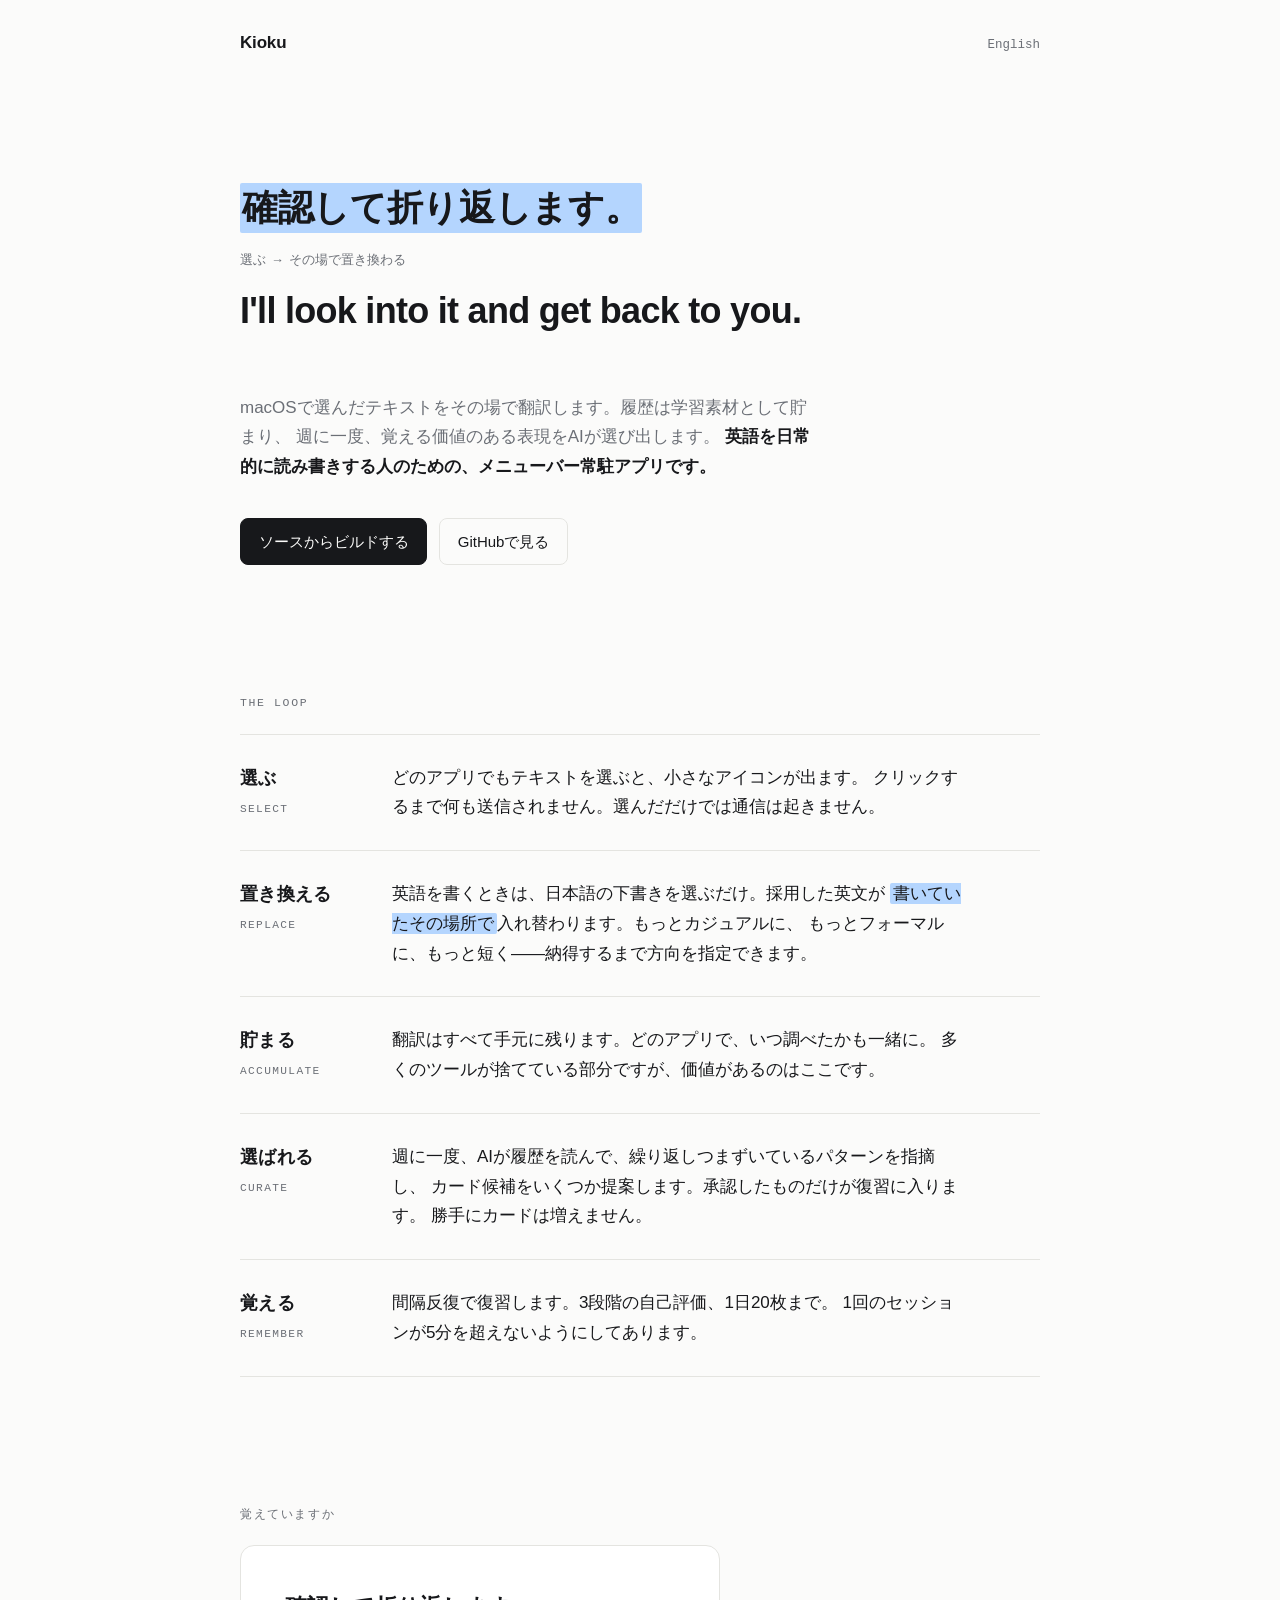
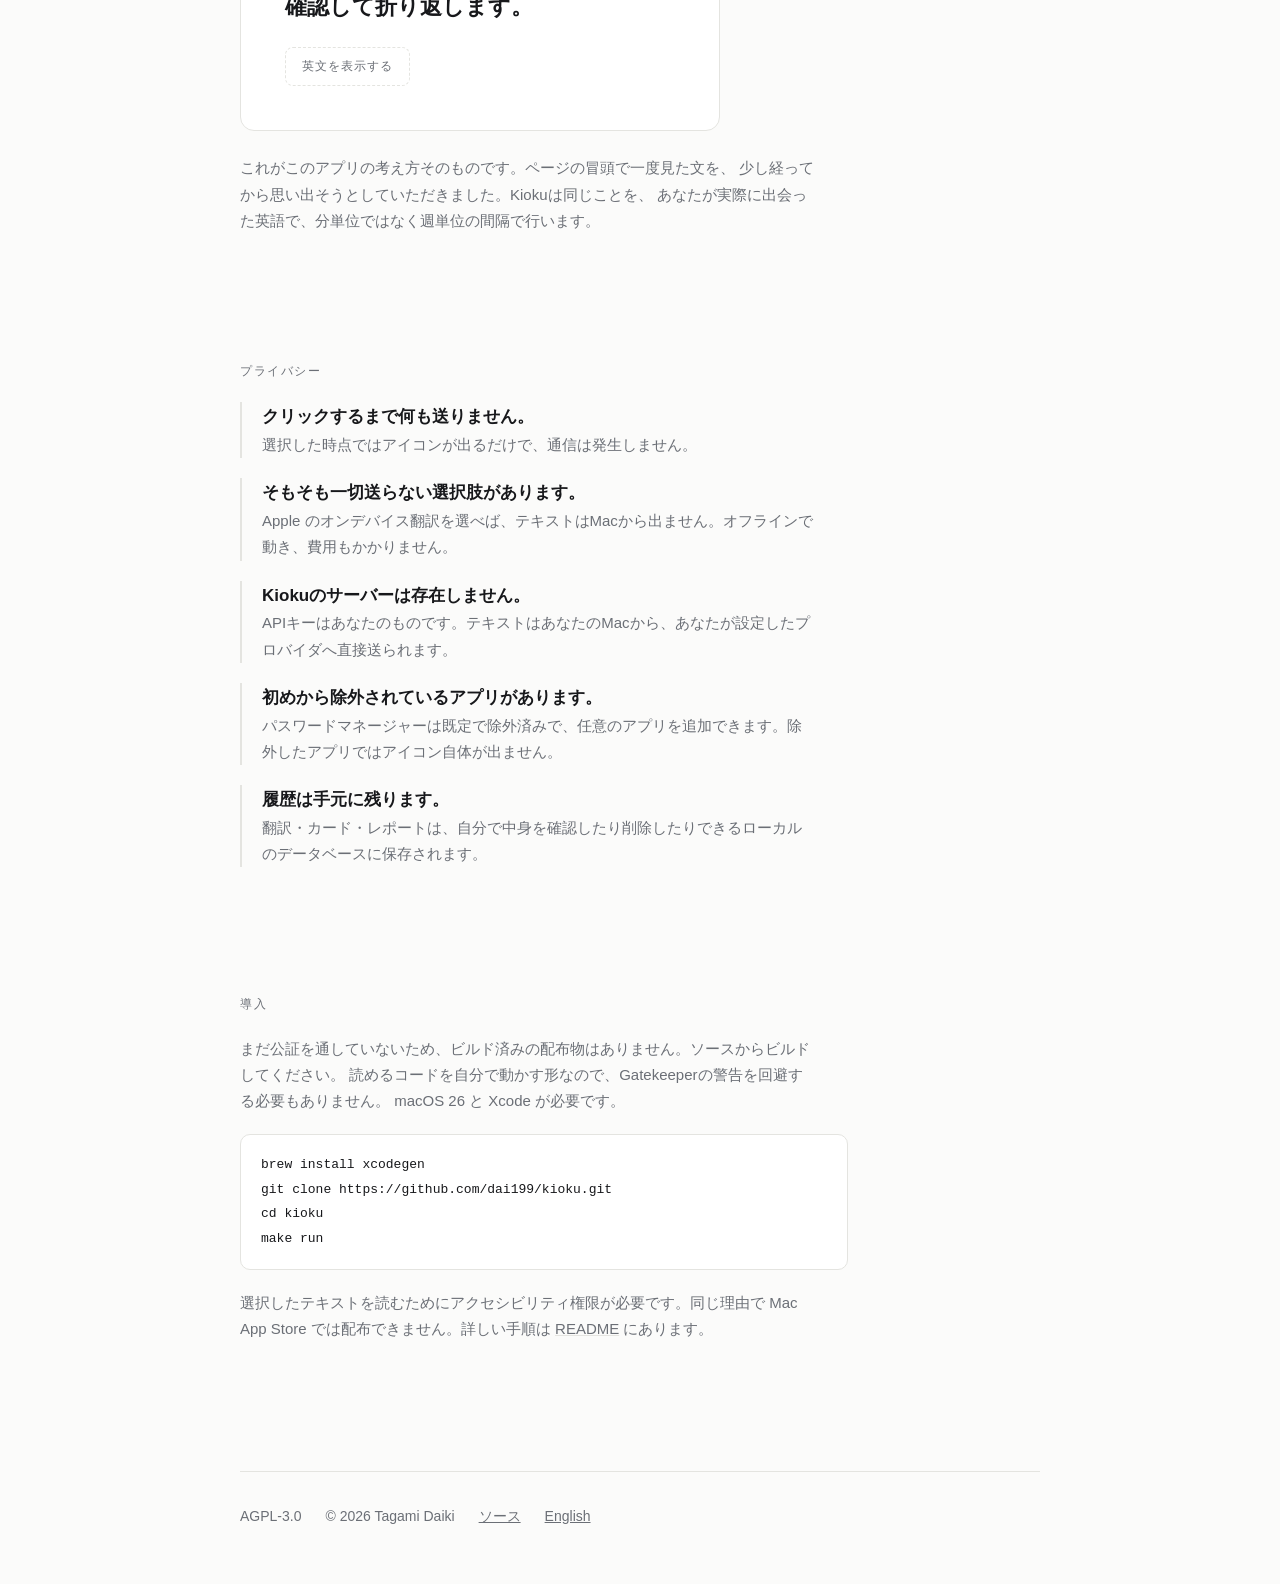
==== sites/ja/index.html @ 0d862d63 "紹介サイトの初版を追加（sites/、英語＋日本語） Cloudflare Pages で kioku.tagamidaiki.com に公開する前提の静的サイト。  設計の判断: - 欧文Webフォ" ====
<!doctype html>
<html lang="ja">
<head>
<meta charset="utf-8">
<meta name="viewport" content="width=device-width, initial-scale=1">
<title>Kioku — 読んだ英語を、覚えている英語に。</title>
<meta name="description" content="macOSで選んだテキストをその場で翻訳します。履歴は学習素材として貯まり、週に一度、覚える価値のある表現をAIが選び出します。">
<link rel="alternate" hreflang="en" href="https://kioku.tagamidaiki.com/">
<link rel="alternate" hreflang="ja" href="https://kioku.tagamidaiki.com/ja/">
<link rel="alternate" hreflang="x-default" href="https://kioku.tagamidaiki.com/">
<link rel="stylesheet" href="../style.css">
</head>
<body>

<div class="wrap">
  <header class="top">
    <a class="brand" href="./">Kioku</a>
    <a class="lang" href="../">English</a>
  </header>

  <main>
    <section class="hero">
      <div class="demo">
        <p class="demo-source rise"><mark>確認して折り返します。</mark></p>
        <p class="demo-arrow rise rise-2">選ぶ → その場で置き換わる</p>
        <p class="demo-result rise rise-3">I'll look into it and get back to you.</p>
      </div>

      <p class="lede rise rise-4">
        macOSで選んだテキストをその場で翻訳します。履歴は学習素材として貯まり、
        週に一度、覚える価値のある表現をAIが選び出します。
        <strong>英語を日常的に読み書きする人のための、メニューバー常駐アプリです。</strong>
      </p>

      <div class="actions rise rise-4">
        <a class="btn btn-primary" href="#install">ソースからビルドする</a>
        <a class="btn" href="https://github.com/dai199/kioku">GitHubで見る</a>
      </div>
    </section>

    <!-- スクリーンショット（ポップアップ翻訳）をここに差し込む -->

    <section class="loop">
      <p class="label">The loop</p>
      <div class="entries">
        <div class="entry">
          <h2 class="entry-word">選ぶ<span class="entry-gloss">select</span></h2>
          <p class="entry-body">
            どのアプリでもテキストを選ぶと、小さなアイコンが出ます。
            クリックするまで何も送信されません。選んだだけでは通信は起きません。
          </p>
        </div>
        <div class="entry">
          <h2 class="entry-word">置き換える<span class="entry-gloss">replace</span></h2>
          <p class="entry-body">
            英語を書くときは、日本語の下書きを選ぶだけ。採用した英文が
            <em>書いていたその場所で</em>入れ替わります。もっとカジュアルに、
            もっとフォーマルに、もっと短く——納得するまで方向を指定できます。
          </p>
        </div>
        <div class="entry">
          <h2 class="entry-word">貯まる<span class="entry-gloss">accumulate</span></h2>
          <p class="entry-body">
            翻訳はすべて手元に残ります。どのアプリで、いつ調べたかも一緒に。
            多くのツールが捨てている部分ですが、価値があるのはここです。
          </p>
        </div>
        <div class="entry">
          <h2 class="entry-word">選ばれる<span class="entry-gloss">curate</span></h2>
          <p class="entry-body">
            週に一度、AIが履歴を読んで、繰り返しつまずいているパターンを指摘し、
            カード候補をいくつか提案します。承認したものだけが復習に入ります。
            勝手にカードは増えません。
          </p>
        </div>
        <div class="entry">
          <h2 class="entry-word">覚える<span class="entry-gloss">remember</span></h2>
          <p class="entry-body">
            間隔反復で復習します。3段階の自己評価、1日20枚まで。
            1回のセッションが5分を超えないようにしてあります。
          </p>
        </div>
      </div>
    </section>

    <section class="recall">
      <p class="label">覚えていますか</p>
      <div class="recall-card">
        <p class="recall-front">確認して折り返します。</p>
        <button class="recall-btn" type="button" data-reveal>英文を表示する</button>
        <p class="recall-back" hidden data-answer>I'll look into it and get back to you.</p>
      </div>
      <p class="recall-note">
        これがこのアプリの考え方そのものです。ページの冒頭で一度見た文を、
        少し経ってから思い出そうとしていただきました。Kiokuは同じことを、
        あなたが実際に出会った英語で、分単位ではなく週単位の間隔で行います。
      </p>
    </section>

    <section class="privacy">
      <p class="label">プライバシー</p>
      <ul class="privacy-list">
        <li>
          <strong>クリックするまで何も送りません。</strong>
          <span>選択した時点ではアイコンが出るだけで、通信は発生しません。</span>
        </li>
        <li>
          <strong>そもそも一切送らない選択肢があります。</strong>
          <span>Apple のオンデバイス翻訳を選べば、テキストはMacから出ません。オフラインで動き、費用もかかりません。</span>
        </li>
        <li>
          <strong>Kiokuのサーバーは存在しません。</strong>
          <span>APIキーはあなたのものです。テキストはあなたのMacから、あなたが設定したプロバイダへ直接送られます。</span>
        </li>
        <li>
          <strong>初めから除外されているアプリがあります。</strong>
          <span>パスワードマネージャーは既定で除外済みで、任意のアプリを追加できます。除外したアプリではアイコン自体が出ません。</span>
        </li>
        <li>
          <strong>履歴は手元に残ります。</strong>
          <span>翻訳・カード・レポートは、自分で中身を確認したり削除したりできるローカルのデータベースに保存されます。</span>
        </li>
      </ul>
    </section>

    <section class="install" id="install">
      <p class="label">導入</p>
      <p class="note" style="margin-bottom:1.25rem">
        まだ公証を通していないため、ビルド済みの配布物はありません。ソースからビルドしてください。
        読めるコードを自分で動かす形なので、Gatekeeperの警告を回避する必要もありません。
        macOS 26 と Xcode が必要です。
      </p>
      <pre><code>brew install xcodegen
git clone https://github.com/dai199/kioku.git
cd kioku
make run</code></pre>
      <p class="note">
        選択したテキストを読むためにアクセシビリティ権限が必要です。同じ理由で
        Mac App Store では配布できません。詳しい手順は
        <a href="https://github.com/dai199/kioku/blob/main/README.ja.md">README</a> にあります。
      </p>
    </section>
  </main>

  <footer class="foot">
    <span>AGPL-3.0</span>
    <span>© 2026 Tagami Daiki</span>
    <a href="https://github.com/dai199/kioku">ソース</a>
    <a href="../">English</a>
  </footer>
</div>

<script src="../script.js" defer></script>
</body>
</html>
---- sites/style.css ----
/* Kioku — 紹介サイト
   地の文はシステムUIフォント。アプリ自体がmacOSに溶け込む設計なので、
   サイトも同じ地の文で立てる。日英が同じ行に並ぶため、欧文だけ別書体にすると噛み合わない。
   意味を持つ色はテキスト選択の青だけ。選択を描くときにしか使わない。 */

:root {
  --paper: #fbfbfa;
  --ink: #17181b;
  --muted: #6b6f76;
  --rule: #e4e4e0;
  --select: #b4d5fe;   /* 選択ハイライト。製品の起動ジェスチャそのもの */
  --accent: #1b4fd8;
  --card: #ffffff;

  --sans: -apple-system, BlinkMacSystemFont, "Hiragino Kaku Gothic ProN",
    "Noto Sans JP", "Yu Gothic", sans-serif;
  --mono: ui-monospace, SFMono-Regular, "SF Mono", Menlo, monospace;

  /* 本文の読みやすい幅。段全体もこれに合わせて締める。
     区切り線が本文よりずっと右まで伸びると、余白が意図的に見えない */
  --measure: 36rem;
  --gap: clamp(4.5rem, 11vw, 8rem);
}

@media (prefers-color-scheme: dark) {
  :root {
    --paper: #101114;
    --ink: #eceded;
    --muted: #8f949c;
    --rule: #26282d;
    --select: #1e4f96;
    --accent: #86b0ff;
    --card: #17191d;
  }
}

*, *::before, *::after { box-sizing: border-box; }

html { -webkit-text-size-adjust: 100%; }

body {
  margin: 0;
  background: var(--paper);
  color: var(--ink);
  font-family: var(--sans);
  font-size: 17px;
  line-height: 1.75;
  -webkit-font-smoothing: antialiased;
  font-feature-settings: "palt" 1;   /* 日本語の詰め */
}

::selection { background: var(--select); color: var(--ink); }

a { color: inherit; }

.wrap {
  width: min(100% - 2.5rem, 50rem);
  margin-inline: auto;
}

/* ── 見出しラベル（等幅・字送り広め）。辞書の項目名の役 ── */
.label {
  font-family: var(--mono);
  font-size: 0.72rem;
  letter-spacing: 0.14em;
  text-transform: uppercase;
  color: var(--muted);
  margin: 0 0 1.25rem;
}

/* ── ヘッダ ── */
.top {
  display: flex;
  align-items: baseline;
  justify-content: space-between;
  gap: 1rem;
  padding: 1.75rem 0;
}

.brand {
  font-size: 1.0625rem;
  font-weight: 600;
  letter-spacing: -0.01em;
  text-decoration: none;
}

.lang {
  font-family: var(--mono);
  font-size: 0.78rem;
  color: var(--muted);
  text-decoration: none;
}
.lang:hover { color: var(--ink); }

/* ── ヒーロー: 実際の翻訳が1件起きている ── */
.hero { padding: clamp(3rem, 9vw, 6rem) 0 var(--gap); }

.demo { margin: 0 0 clamp(2.5rem, 5vw, 3.5rem); }

.demo-source {
  font-size: clamp(1.5rem, 4.4vw, 2.25rem);
  line-height: 1.5;
  font-weight: 600;
  letter-spacing: -0.01em;
  margin: 0;
}

/* 選択されている状態そのものを描く */
.demo-source mark {
  background: var(--select);
  color: inherit;
  padding: 0.12em 0.06em;
  border-radius: 2px;
}

.demo-arrow {
  font-family: var(--mono);
  font-size: 0.8rem;
  color: var(--muted);
  margin: 0.9rem 0 0.75rem;
}

.demo-result {
  font-size: clamp(1.5rem, 4.4vw, 2.25rem);
  line-height: 1.45;
  font-weight: 600;
  letter-spacing: -0.02em;
  margin: 0;
}

.lede {
  max-width: var(--measure);
  font-size: 1.0625rem;
  color: var(--muted);
  margin: 0 0 2.25rem;
}
.lede strong { color: var(--ink); font-weight: 600; }

.actions { display: flex; flex-wrap: wrap; gap: 0.75rem; }

.btn {
  display: inline-block;
  font-size: 0.9375rem;
  font-weight: 500;
  padding: 0.6rem 1.1rem;
  border-radius: 8px;
  text-decoration: none;
  border: 1px solid var(--rule);
  transition: background-color 0.12s ease, border-color 0.12s ease;
}
.btn:hover { border-color: var(--ink); }

.btn-primary {
  background: var(--ink);
  color: var(--paper);
  border-color: var(--ink);
}
.btn-primary:hover { opacity: 0.85; }

/* ── 循環: 辞書の見出し語のように、日本語の動詞で立てる ── */
.loop { padding-bottom: var(--gap); }

.entries {
  border-top: 1px solid var(--rule);
  margin: 0;
}

.entry {
  display: grid;
  grid-template-columns: 7.5rem 1fr;
  gap: 0 2rem;
  padding: 1.75rem 0;
  border-bottom: 1px solid var(--rule);
  margin: 0;
}

.entry-word {
  font-size: 1.125rem;
  font-weight: 600;
  letter-spacing: 0.02em;
  margin: 0;
}

.entry-gloss {
  display: block;
  font-family: var(--mono);
  font-size: 0.7rem;
  letter-spacing: 0.12em;
  text-transform: uppercase;
  color: var(--muted);
  font-weight: 400;
  margin-top: 0.35rem;
}

.entry-body { margin: 0; max-width: var(--measure); }
.entry-body em {
  font-style: normal;
  background: var(--select);
  padding: 0.05em 0.2em;
  border-radius: 2px;
}

/* ── 想起の瞬間: 冒頭の文がもう一度、英語を隠して現れる ── */
.recall { padding-bottom: var(--gap); }

.recall-card {
  background: var(--card);
  border: 1px solid var(--rule);
  border-radius: 14px;
  padding: clamp(1.75rem, 5vw, 2.75rem);
  max-width: 30rem;
}

.recall-front {
  font-size: 1.375rem;
  font-weight: 600;
  line-height: 1.5;
  margin: 0 0 1.5rem;
}

.recall-back {
  font-size: 1.375rem;
  font-weight: 600;
  line-height: 1.45;
  letter-spacing: -0.01em;
  margin: 0;
  color: var(--accent);
}

.recall-btn {
  font-family: var(--mono);
  font-size: 0.78rem;
  letter-spacing: 0.08em;
  color: var(--muted);
  background: none;
  border: 1px dashed var(--rule);
  border-radius: 8px;
  padding: 0.65rem 1rem;
  cursor: pointer;
  font-weight: 400;
}
.recall-btn:hover { color: var(--ink); border-color: var(--muted); }

[hidden] { display: none !important; }

.recall-note {
  font-size: 0.9375rem;
  color: var(--muted);
  max-width: var(--measure);
  margin: 1.5rem 0 0;
}

/* ── プライバシー ── */
.privacy { padding-bottom: var(--gap); }

.privacy-list {
  list-style: none;
  padding: 0;
  margin: 0;
  display: grid;
  gap: 1.25rem;
  max-width: 44rem;
}

.privacy-list li {
  padding-left: 1.25rem;
  border-left: 2px solid var(--rule);
  max-width: var(--measure);
}
.privacy-list strong { font-weight: 600; }
.privacy-list span { display: block; color: var(--muted); font-size: 0.9375rem; }

/* ── 導入 ── */
.install { padding-bottom: var(--gap); }

pre {
  font-family: var(--mono);
  font-size: 0.8125rem;
  line-height: 1.9;
  background: var(--card);
  border: 1px solid var(--rule);
  border-radius: 10px;
  padding: 1.1rem 1.25rem;
  overflow-x: auto;
  margin: 0 0 1.25rem;
  max-width: 38rem;
}

.note { font-size: 0.9375rem; color: var(--muted); max-width: var(--measure); margin: 0; }
.note a { text-decoration-color: var(--rule); }

/* ── フッタ ── */
.foot {
  border-top: 1px solid var(--rule);
  padding: 2rem 0 3.5rem;
  font-size: 0.875rem;
  color: var(--muted);
  display: flex;
  flex-wrap: wrap;
  gap: 0.5rem 1.5rem;
}

/* ── 出現。アプリのポップアップと同じ性質（フェード＋わずかな上昇） ── */
@media (prefers-reduced-motion: no-preference) {
  .rise { animation: rise 0.5s cubic-bezier(0.2, 0.7, 0.3, 1) both; }
  .rise-2 { animation-delay: 0.16s; }
  .rise-3 { animation-delay: 0.28s; }
  .rise-4 { animation-delay: 0.38s; }
}

@keyframes rise {
  from { opacity: 0; transform: translateY(6px); }
  to { opacity: 1; transform: none; }
}

:focus-visible {
  outline: 2px solid var(--accent);
  outline-offset: 3px;
  border-radius: 4px;
}

@media (max-width: 40rem) {
  .entry { grid-template-columns: 1fr; gap: 0.5rem; }
}
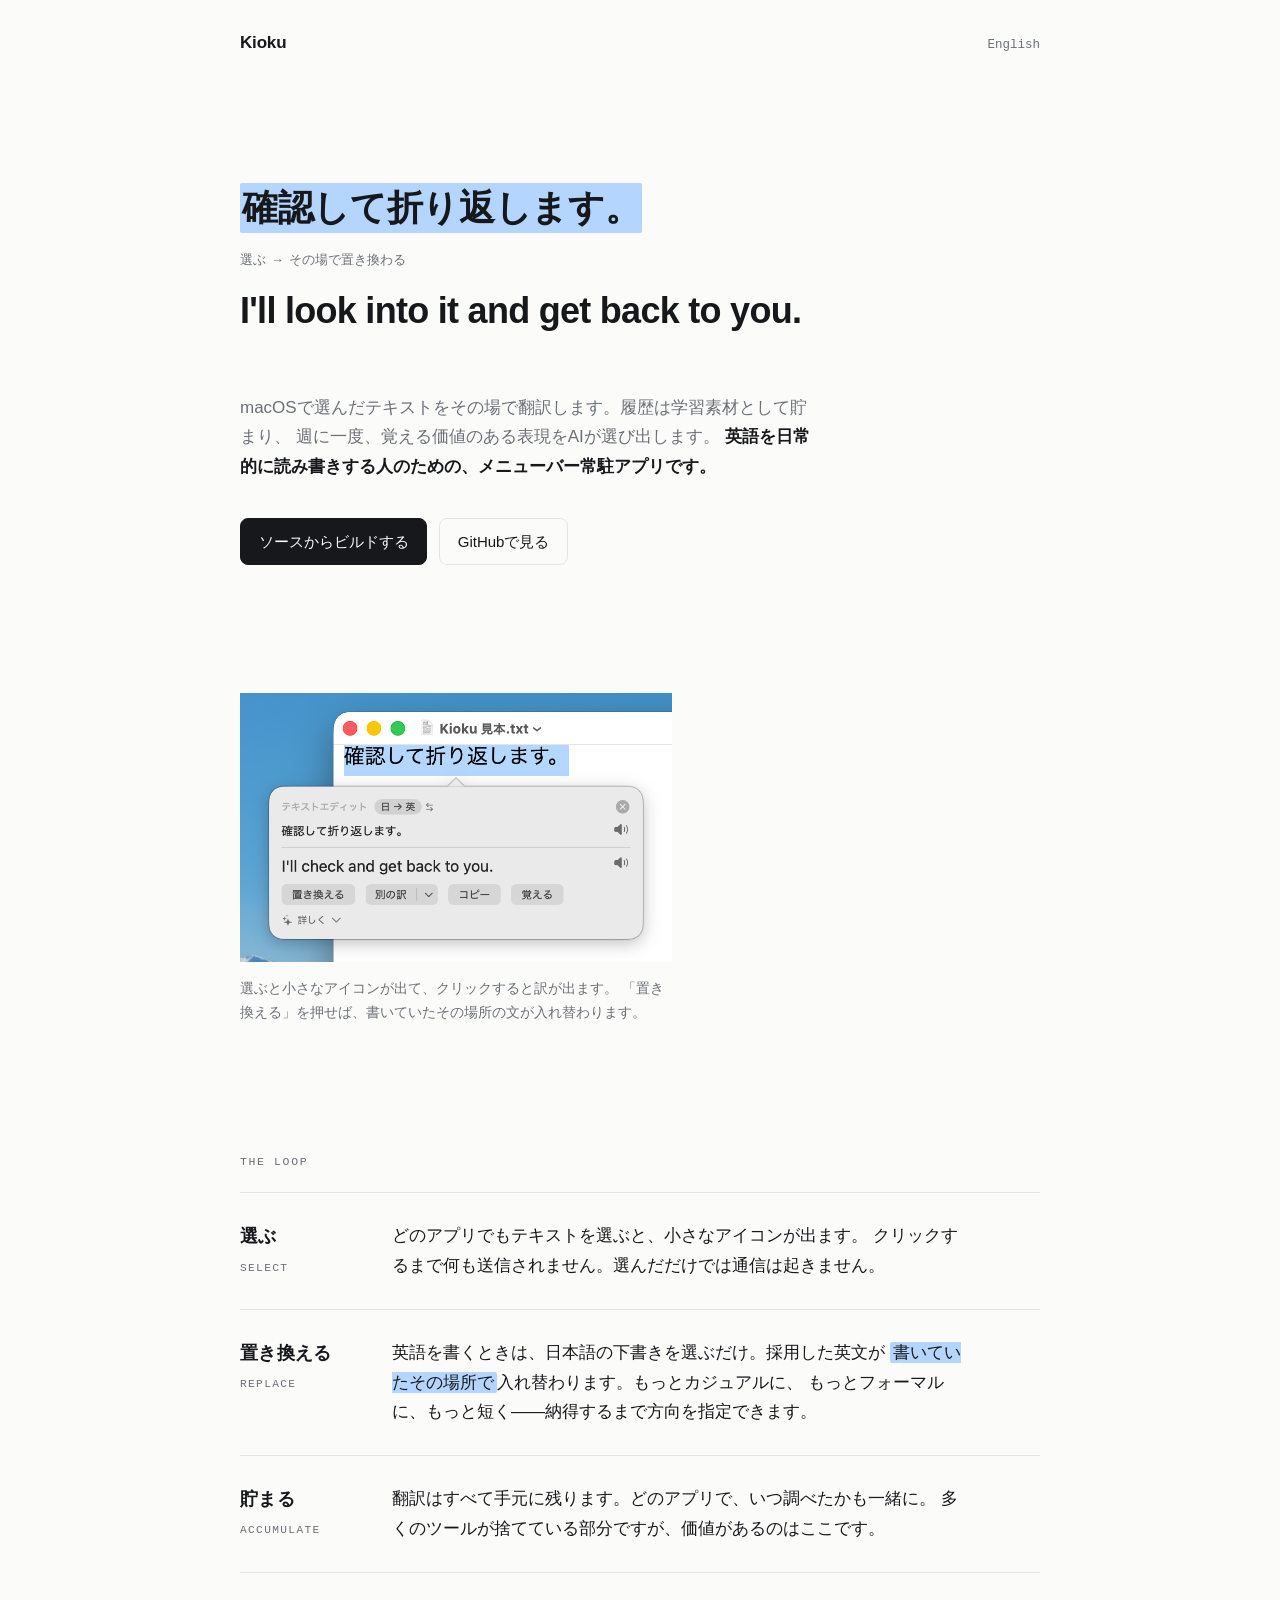
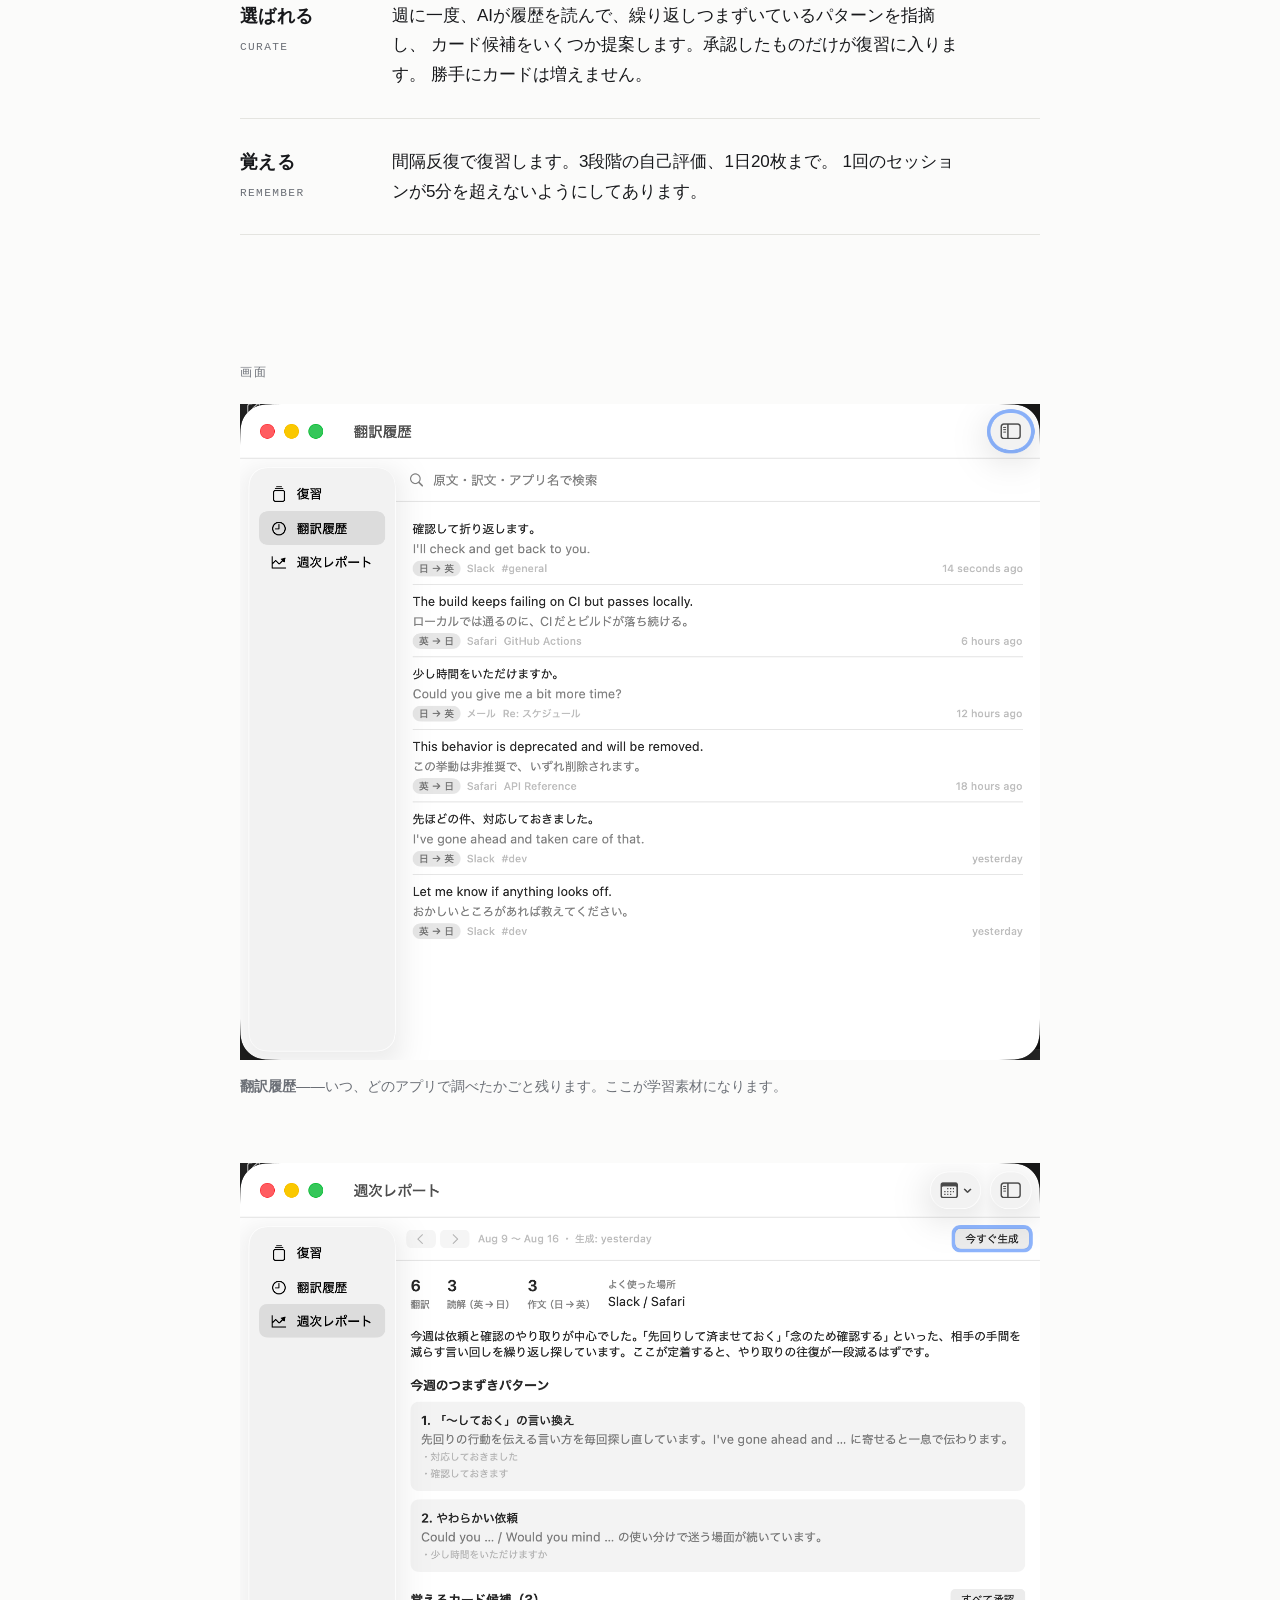
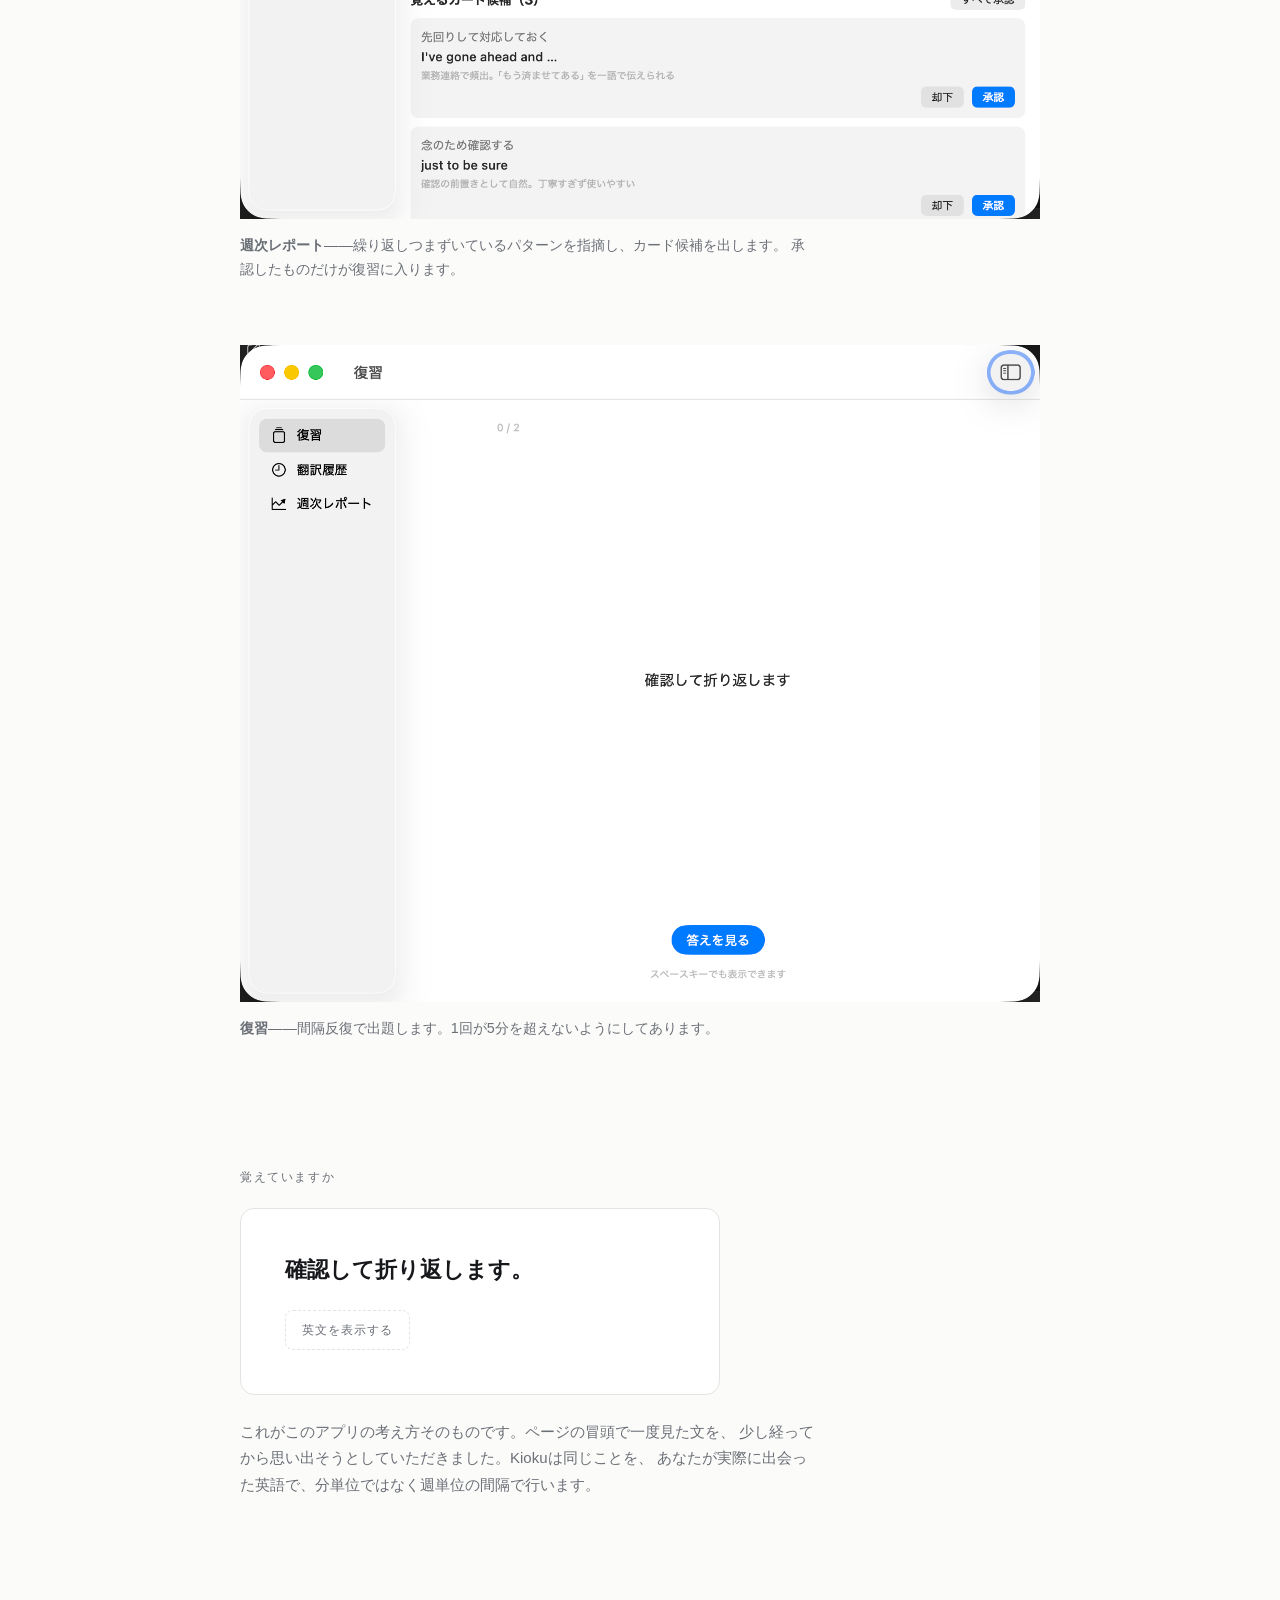
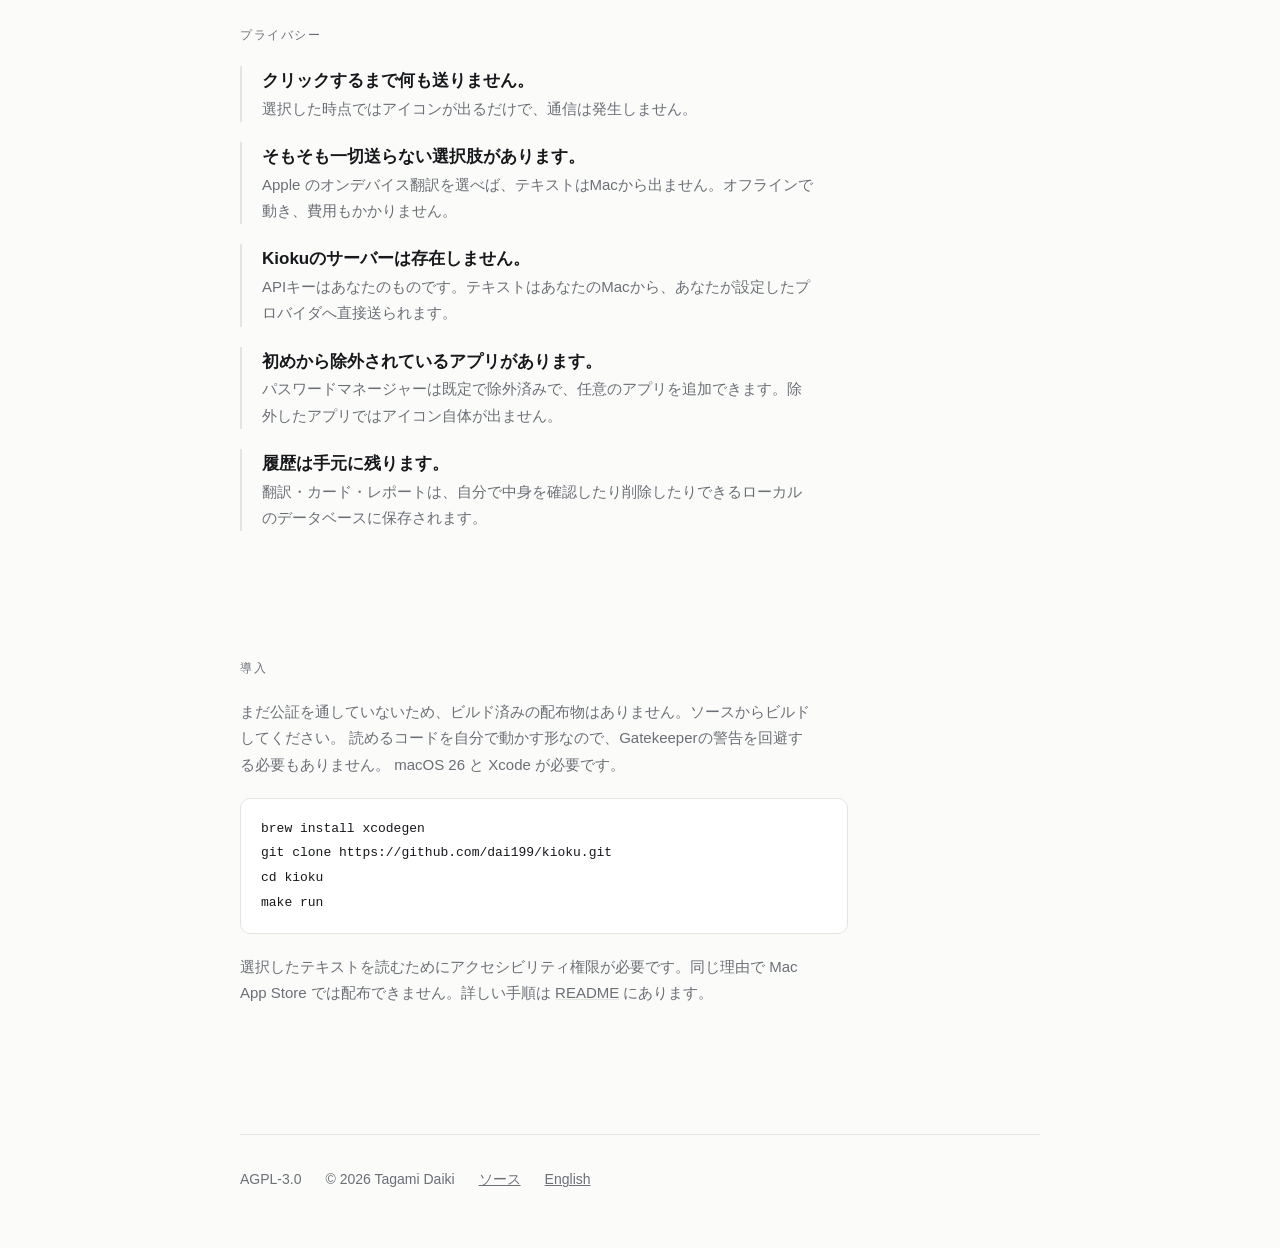
==== commit ed84af6e: "サイト: 撮ったスクリーンショットを載せる 英語版・日本語版の両方に実物の画面を差し込んだ。文章だけでは 「選ぶと何が起きるか」が伝わりにくいため。  - ヒーロー直下にポップアップの実写。画面に出る" ====
--- a/sites/ja/index.html
+++ b/sites/ja/index.html
@@ -38,7 +38,17 @@
       </div>
     </section>
 
-    <!-- スクリーンショット（ポップアップ翻訳）をここに差し込む -->
+    <figure class="shot shot-popup">
+      <picture>
+        <source srcset="../images/popup-dark.png" media="(prefers-color-scheme: dark)">
+        <img src="../images/popup-light.png" width="832" height="518"
+             alt="テキストエディットで選んだ日本語の下に、英訳と「置き換える」ボタンを出しているポップアップ">
+      </picture>
+      <figcaption class="shot-caption">
+        選ぶと小さなアイコンが出て、クリックすると訳が出ます。
+        「置き換える」を押せば、書いていたその場所の文が入れ替わります。
+      </figcaption>
+    </figure>
 
     <section class="loop">
       <p class="label">The loop</p>
@@ -81,6 +91,44 @@
           </p>
         </div>
       </div>
+    </section>
+
+    <section class="screens">
+      <p class="label">画面</p>
+
+      <figure class="shot">
+        <picture>
+          <source srcset="../images/history-dark.png" media="(prefers-color-scheme: dark)">
+          <img src="../images/history-light.png" width="1520" height="1248" loading="lazy"
+               alt="翻訳履歴の一覧。原文と訳文に、方向・アプリ名・調べた時刻が添えられている">
+        </picture>
+        <figcaption class="shot-caption">
+          <strong>翻訳履歴</strong>——いつ、どのアプリで調べたかごと残ります。ここが学習素材になります。
+        </figcaption>
+      </figure>
+
+      <figure class="shot">
+        <picture>
+          <source srcset="../images/report-dark.png" media="(prefers-color-scheme: dark)">
+          <img src="../images/report-light.png" width="1520" height="1248" loading="lazy"
+               alt="週次レポート。今週のつまずきパターンと、覚えるカードの候補が並んでいる">
+        </picture>
+        <figcaption class="shot-caption">
+          <strong>週次レポート</strong>——繰り返しつまずいているパターンを指摘し、カード候補を出します。
+          承認したものだけが復習に入ります。
+        </figcaption>
+      </figure>
+
+      <figure class="shot">
+        <picture>
+          <source srcset="../images/review-dark.png" media="(prefers-color-scheme: dark)">
+          <img src="../images/review-light.png" width="1520" height="1248" loading="lazy"
+               alt="復習画面。日本語の問いが出ていて、答えを表示するボタンがある">
+        </picture>
+        <figcaption class="shot-caption">
+          <strong>復習</strong>——間隔反復で出題します。1回が5分を超えないようにしてあります。
+        </figcaption>
+      </figure>
     </section>
 
     <section class="recall">
--- a/sites/style.css
+++ b/sites/style.css
@@ -200,6 +200,32 @@
   border-radius: 2px;
 }
 
+/* ── 実物の画面: 撮ったままを置く。角の抜きも影もアプリのもの ── */
+.shot { margin: 0; }
+
+.shot img {
+  display: block;
+  width: 100%;
+  height: auto;
+}
+
+/* ポップアップは実際に画面へ出る大きさのまま置く。引き伸ばすと嘘になる */
+.shot-popup {
+  max-width: 27rem;
+  margin-bottom: var(--gap);
+}
+
+.shot-caption {
+  font-size: 0.9rem;
+  line-height: 1.65;
+  color: var(--muted);
+  max-width: var(--measure);
+  margin: 0.9rem 0 0;
+}
+
+.screens { padding-bottom: var(--gap); }
+.screens .shot + .shot { margin-top: clamp(2.5rem, 6vw, 4rem); }
+
 /* ── 想起の瞬間: 冒頭の文がもう一度、英語を隠して現れる ── */
 .recall { padding-bottom: var(--gap); }
 
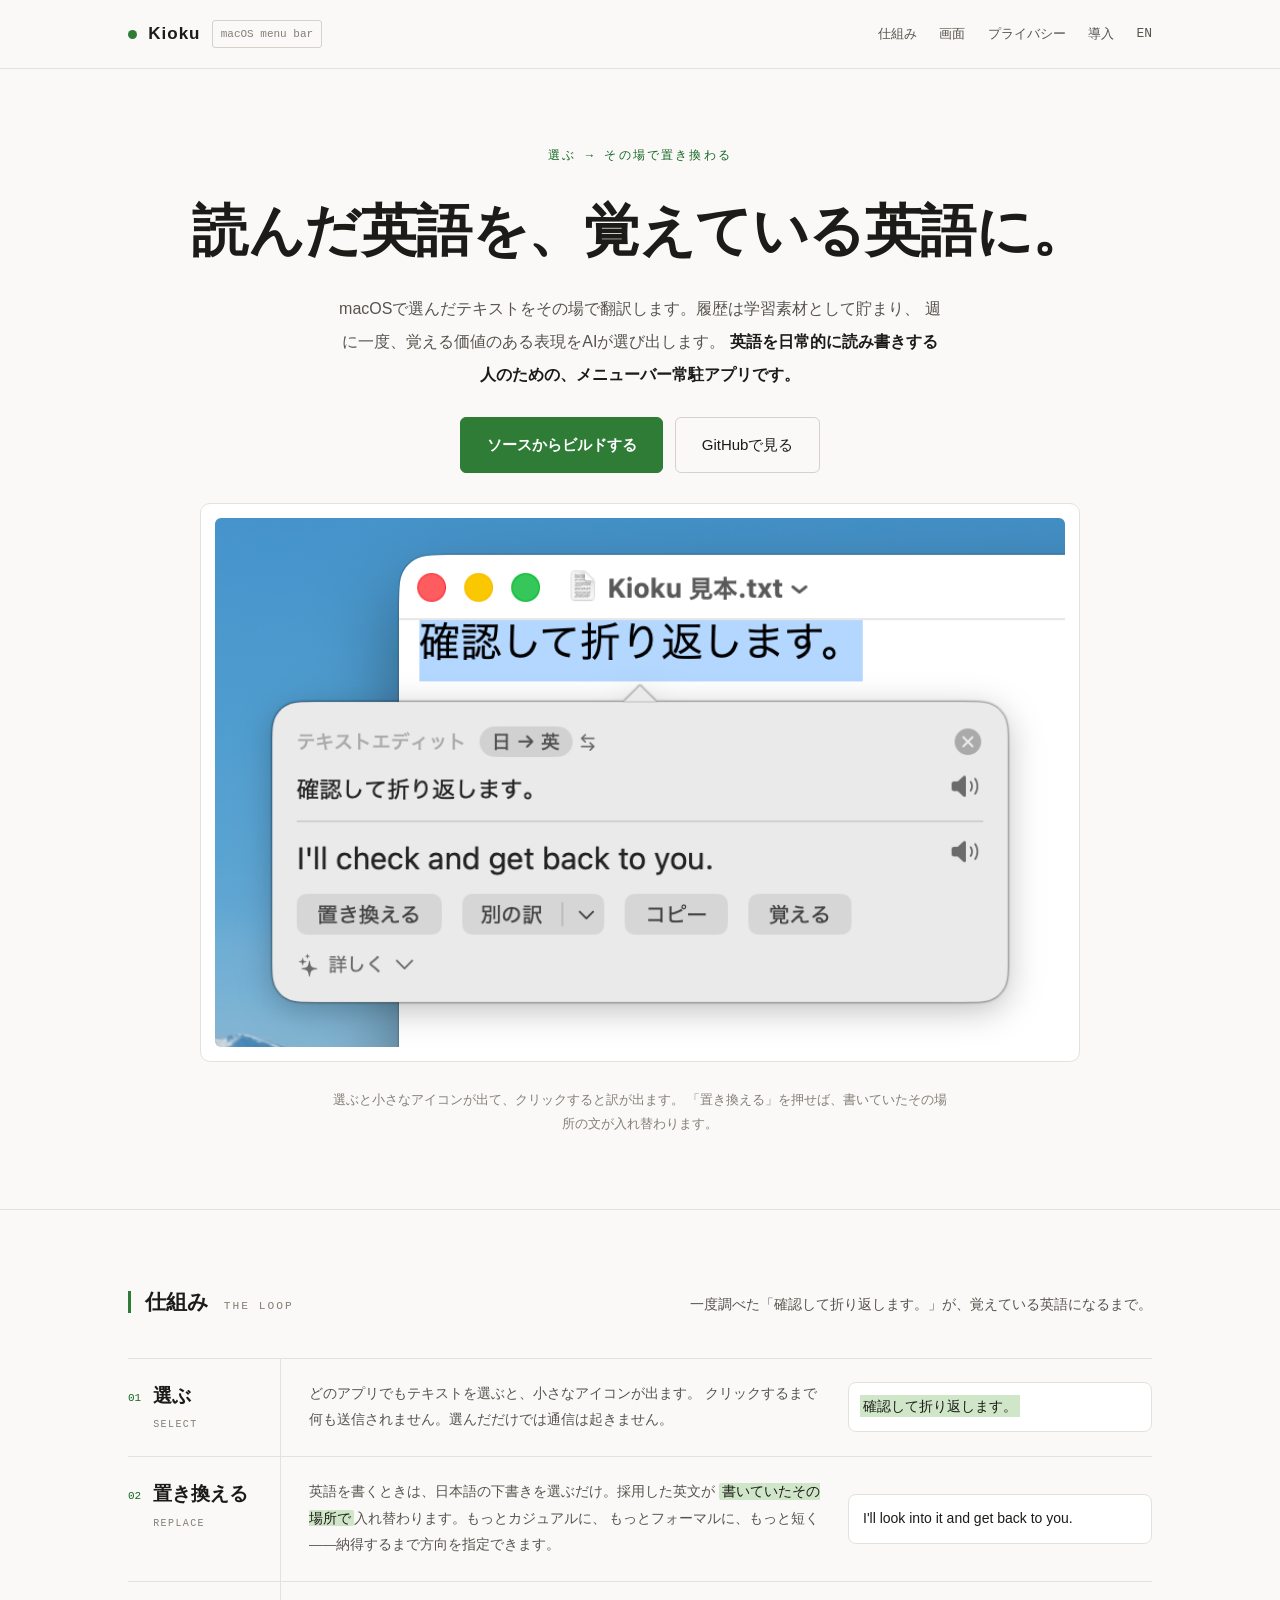
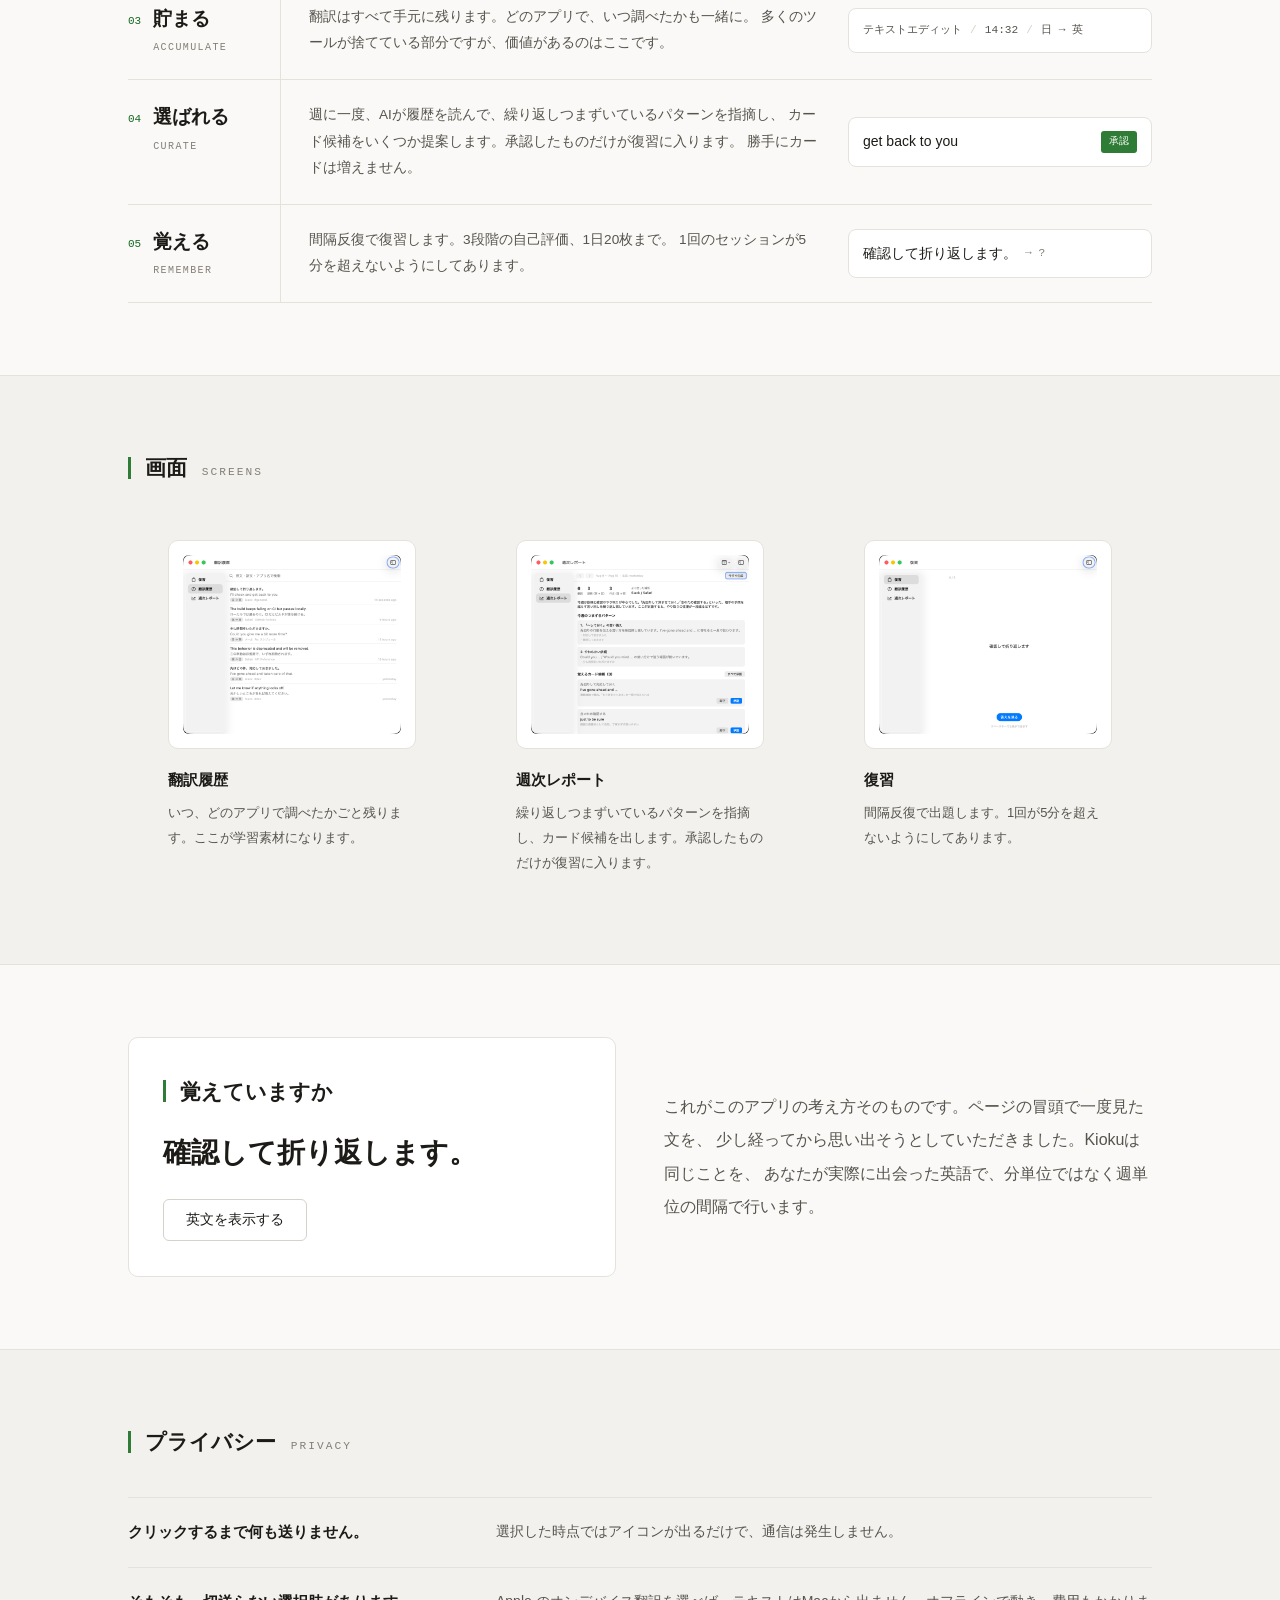
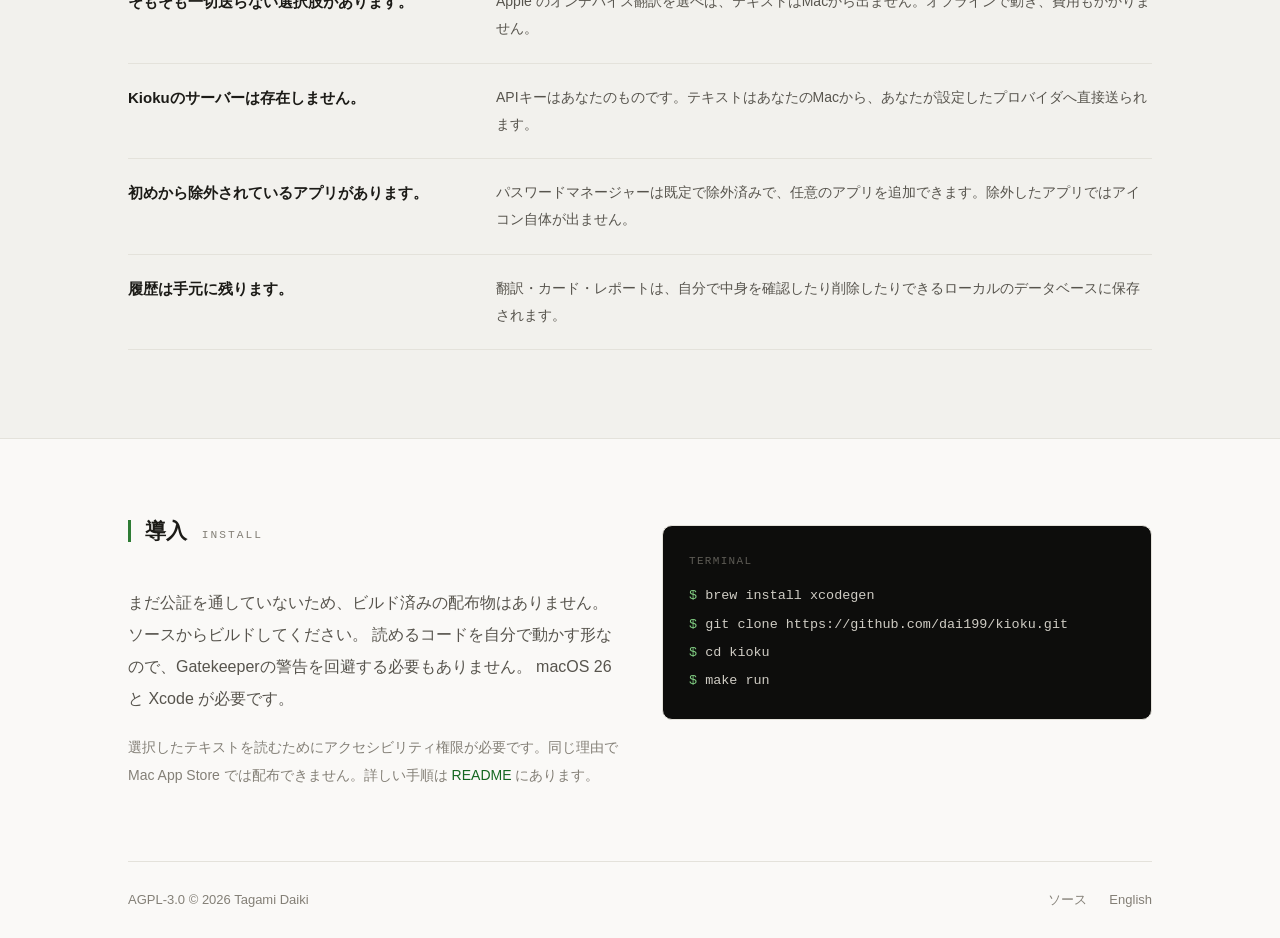
==== commit 983a4bb6: "サイト: デザイン改修を実装し、緑に統一する ランディングページを作り直した。文章の並びは変えず、 一文が追跡されていく様子を「仕組み」の右列に置いて、 読む人が製品の循環を目で追えるようにした。  " ====
--- a/sites/ja/index.html
+++ b/sites/ja/index.html
@@ -8,195 +8,287 @@
 <link rel="alternate" hreflang="en" href="https://kioku.tagamidaiki.com/">
 <link rel="alternate" hreflang="ja" href="https://kioku.tagamidaiki.com/ja/">
 <link rel="alternate" hreflang="x-default" href="https://kioku.tagamidaiki.com/">
+<link rel="canonical" href="https://kioku.tagamidaiki.com/ja/">
+
+<link rel="icon" href="/favicon.ico" sizes="32x32">
+<link rel="apple-touch-icon" href="/apple-touch-icon.png">
+<link rel="manifest" href="/site.webmanifest">
+<meta name="theme-color" content="#faf9f7" media="(prefers-color-scheme: light)">
+<meta name="theme-color" content="#131311" media="(prefers-color-scheme: dark)">
+
+<meta property="og:type" content="website">
+<meta property="og:site_name" content="Kioku">
+<meta property="og:url" content="https://kioku.tagamidaiki.com/ja/">
+<meta property="og:title" content="Kioku — 読んだ英語を、覚えている英語に。">
+<meta property="og:description" content="macOSで選んだテキストをその場で翻訳します。履歴は学習素材として貯まり、週に一度、覚える価値のある表現をAIが選び出します。">
+<meta property="og:locale" content="ja_JP">
+<meta property="og:locale:alternate" content="en_US">
+<meta property="og:image" content="https://kioku.tagamidaiki.com/og-ja.png">
+<meta property="og:image:width" content="1200">
+<meta property="og:image:height" content="630">
+<meta property="og:image:alt" content="Kiokuのアイコンと名前、そして「読んだ英語を、覚えている英語に。」の一行">
+<meta name="twitter:card" content="summary_large_image">
+
 <link rel="stylesheet" href="../style.css">
 </head>
 <body>
 
-<div class="wrap">
-  <header class="top">
-    <a class="brand" href="./">Kioku</a>
-    <a class="lang" href="../">English</a>
-  </header>
-
-  <main>
-    <section class="hero">
-      <div class="demo">
-        <p class="demo-source rise"><mark>確認して折り返します。</mark></p>
-        <p class="demo-arrow rise rise-2">選ぶ → その場で置き換わる</p>
-        <p class="demo-result rise rise-3">I'll look into it and get back to you.</p>
-      </div>
-
-      <p class="lede rise rise-4">
-        macOSで選んだテキストをその場で翻訳します。履歴は学習素材として貯まり、
-        週に一度、覚える価値のある表現をAIが選び出します。
-        <strong>英語を日常的に読み書きする人のための、メニューバー常駐アプリです。</strong>
-      </p>
-
-      <div class="actions rise rise-4">
-        <a class="btn btn-primary" href="#install">ソースからビルドする</a>
-        <a class="btn" href="https://github.com/dai199/kioku">GitHubで見る</a>
-      </div>
-    </section>
-
-    <figure class="shot shot-popup">
-      <picture>
-        <source srcset="../images/popup-dark.png" media="(prefers-color-scheme: dark)">
-        <img src="../images/popup-light.png" width="832" height="518"
-             alt="テキストエディットで選んだ日本語の下に、英訳と「置き換える」ボタンを出しているポップアップ">
-      </picture>
-      <figcaption class="shot-caption">
-        選ぶと小さなアイコンが出て、クリックすると訳が出ます。
-        「置き換える」を押せば、書いていたその場所の文が入れ替わります。
-      </figcaption>
-    </figure>
-
-    <section class="loop">
-      <p class="label">The loop</p>
-      <div class="entries">
-        <div class="entry">
-          <h2 class="entry-word">選ぶ<span class="entry-gloss">select</span></h2>
-          <p class="entry-body">
+<header class="topbar">
+  <div class="wrap top">
+    <div class="brand">
+      <span class="brand-name">Kioku</span>
+      <span class="chip">macOS menu bar</span>
+    </div>
+    <nav class="top-links">
+      <a href="#loop">仕組み</a>
+      <a href="#screens">画面</a>
+      <a href="#privacy">プライバシー</a>
+      <a href="#install">導入</a>
+      <a class="lang" href="../">EN</a>
+    </nav>
+  </div>
+</header>
+
+<main>
+  <section class="wrap hero">
+    <p class="eyebrow">選ぶ → その場で置き換わる</p>
+    <h1 class="hero-title">読んだ英語を、覚えている英語に。</h1>
+    <p class="lede">
+      macOSで選んだテキストをその場で翻訳します。履歴は学習素材として貯まり、
+      週に一度、覚える価値のある表現をAIが選び出します。
+      <strong>英語を日常的に読み書きする人のための、メニューバー常駐アプリです。</strong>
+    </p>
+    <div class="actions">
+      <a class="btn btn-primary" href="#install">ソースからビルドする</a>
+      <a class="btn" href="https://github.com/dai199/kioku">GitHubで見る</a>
+    </div>
+    <div class="frame">
+      <img src="../images/popup-light.png" width="832" height="518"
+           alt="テキストエディットで選んだ日本語の下に、英訳と「置き換える」ボタンを出しているポップアップ">
+    </div>
+    <p class="shot-caption">
+      選ぶと小さなアイコンが出て、クリックすると訳が出ます。
+      「置き換える」を押せば、書いていたその場所の文が入れ替わります。
+    </p>
+  </section>
+
+  <section class="section" id="loop">
+    <div class="wrap">
+      <div class="section-head">
+        <h2 class="section-title">仕組み</h2>
+        <span class="label">The loop</span>
+        <p class="section-note">一度調べた「確認して折り返します。」が、覚えている英語になるまで。</p>
+      </div>
+
+      <div class="steps">
+        <div class="step">
+          <div class="step-name">
+            <span class="step-no">01</span>
+            <span><span class="step-word">選ぶ</span><span class="step-gloss">Select</span></span>
+          </div>
+          <p class="step-body">
             どのアプリでもテキストを選ぶと、小さなアイコンが出ます。
             クリックするまで何も送信されません。選んだだけでは通信は起きません。
           </p>
-        </div>
-        <div class="entry">
-          <h2 class="entry-word">置き換える<span class="entry-gloss">replace</span></h2>
-          <p class="entry-body">
+          <div class="step-trace">
+            <div class="trace"><mark>確認して折り返します。</mark></div>
+          </div>
+        </div>
+
+        <div class="step">
+          <div class="step-name">
+            <span class="step-no">02</span>
+            <span><span class="step-word">置き換える</span><span class="step-gloss">Replace</span></span>
+          </div>
+          <p class="step-body">
             英語を書くときは、日本語の下書きを選ぶだけ。採用した英文が
             <em>書いていたその場所で</em>入れ替わります。もっとカジュアルに、
             もっとフォーマルに、もっと短く——納得するまで方向を指定できます。
           </p>
-        </div>
-        <div class="entry">
-          <h2 class="entry-word">貯まる<span class="entry-gloss">accumulate</span></h2>
-          <p class="entry-body">
+          <div class="step-trace">
+            <div class="trace">I'll look into it and get back to you.</div>
+          </div>
+        </div>
+
+        <div class="step">
+          <div class="step-name">
+            <span class="step-no">03</span>
+            <span><span class="step-word">貯まる</span><span class="step-gloss">Accumulate</span></span>
+          </div>
+          <p class="step-body">
             翻訳はすべて手元に残ります。どのアプリで、いつ調べたかも一緒に。
             多くのツールが捨てている部分ですが、価値があるのはここです。
           </p>
-        </div>
-        <div class="entry">
-          <h2 class="entry-word">選ばれる<span class="entry-gloss">curate</span></h2>
-          <p class="entry-body">
+          <div class="step-trace">
+            <div class="trace trace-meta">
+              <span>テキストエディット</span><span aria-hidden="true">/</span>
+              <span>14:32</span><span aria-hidden="true">/</span>
+              <span>日 → 英</span>
+            </div>
+          </div>
+        </div>
+
+        <div class="step">
+          <div class="step-name">
+            <span class="step-no">04</span>
+            <span><span class="step-word">選ばれる</span><span class="step-gloss">Curate</span></span>
+          </div>
+          <p class="step-body">
             週に一度、AIが履歴を読んで、繰り返しつまずいているパターンを指摘し、
             カード候補をいくつか提案します。承認したものだけが復習に入ります。
             勝手にカードは増えません。
           </p>
-        </div>
-        <div class="entry">
-          <h2 class="entry-word">覚える<span class="entry-gloss">remember</span></h2>
-          <p class="entry-body">
+          <div class="step-trace">
+            <div class="trace trace-approve">
+              <span>get back to you</span>
+              <span class="tag">承認</span>
+            </div>
+          </div>
+        </div>
+
+        <div class="step">
+          <div class="step-name">
+            <span class="step-no">05</span>
+            <span><span class="step-word">覚える</span><span class="step-gloss">Remember</span></span>
+          </div>
+          <p class="step-body">
             間隔反復で復習します。3段階の自己評価、1日20枚まで。
             1回のセッションが5分を超えないようにしてあります。
           </p>
-        </div>
-      </div>
-    </section>
-
-    <section class="screens">
-      <p class="label">画面</p>
-
-      <figure class="shot">
-        <picture>
-          <source srcset="../images/history-dark.png" media="(prefers-color-scheme: dark)">
-          <img src="../images/history-light.png" width="1520" height="1248" loading="lazy"
-               alt="翻訳履歴の一覧。原文と訳文に、方向・アプリ名・調べた時刻が添えられている">
-        </picture>
-        <figcaption class="shot-caption">
-          <strong>翻訳履歴</strong>——いつ、どのアプリで調べたかごと残ります。ここが学習素材になります。
-        </figcaption>
-      </figure>
-
-      <figure class="shot">
-        <picture>
-          <source srcset="../images/report-dark.png" media="(prefers-color-scheme: dark)">
-          <img src="../images/report-light.png" width="1520" height="1248" loading="lazy"
-               alt="週次レポート。今週のつまずきパターンと、覚えるカードの候補が並んでいる">
-        </picture>
-        <figcaption class="shot-caption">
-          <strong>週次レポート</strong>——繰り返しつまずいているパターンを指摘し、カード候補を出します。
-          承認したものだけが復習に入ります。
-        </figcaption>
-      </figure>
-
-      <figure class="shot">
-        <picture>
-          <source srcset="../images/review-dark.png" media="(prefers-color-scheme: dark)">
-          <img src="../images/review-light.png" width="1520" height="1248" loading="lazy"
-               alt="復習画面。日本語の問いが出ていて、答えを表示するボタンがある">
-        </picture>
-        <figcaption class="shot-caption">
-          <strong>復習</strong>——間隔反復で出題します。1回が5分を超えないようにしてあります。
-        </figcaption>
-      </figure>
-    </section>
-
-    <section class="recall">
-      <p class="label">覚えていますか</p>
+          <div class="step-trace">
+            <div class="trace trace-quiz">
+              <span>確認して折り返します。</span>
+              <span class="mono">→ ?</span>
+            </div>
+          </div>
+        </div>
+      </div>
+    </div>
+  </section>
+
+  <section class="section band" id="screens">
+    <div class="wrap">
+      <div class="section-head">
+        <h2 class="section-title">画面</h2>
+        <span class="label">Screens</span>
+      </div>
+
+      <div class="screens">
+        <figure class="screen">
+          <div class="frame">
+            <img src="../images/history-light.png" width="1520" height="1248" loading="lazy"
+                 alt="翻訳履歴の一覧。原文と訳文に、方向・アプリ名・調べた時刻が添えられている">
+          </div>
+          <figcaption>
+            <strong>翻訳履歴</strong>いつ、どのアプリで調べたかごと残ります。ここが学習素材になります。
+          </figcaption>
+        </figure>
+
+        <figure class="screen">
+          <div class="frame">
+            <img src="../images/report-light.png" width="1520" height="1248" loading="lazy"
+                 alt="週次レポート。今週のつまずきパターンと、覚えるカードの候補が並んでいる">
+          </div>
+          <figcaption>
+            <strong>週次レポート</strong>繰り返しつまずいているパターンを指摘し、カード候補を出します。承認したものだけが復習に入ります。
+          </figcaption>
+        </figure>
+
+        <figure class="screen">
+          <div class="frame">
+            <img src="../images/review-light.png" width="1520" height="1248" loading="lazy"
+                 alt="復習画面。日本語の問いが出ていて、答えを表示するボタンがある">
+          </div>
+          <figcaption>
+            <strong>復習</strong>間隔反復で出題します。1回が5分を超えないようにしてあります。
+          </figcaption>
+        </figure>
+      </div>
+    </div>
+  </section>
+
+  <section class="section">
+    <div class="wrap recall">
       <div class="recall-card">
+        <div class="section-head">
+          <h2 class="section-title">覚えていますか</h2>
+        </div>
         <p class="recall-front">確認して折り返します。</p>
-        <button class="recall-btn" type="button" data-reveal>英文を表示する</button>
-        <p class="recall-back" hidden data-answer>I'll look into it and get back to you.</p>
+        <div class="recall-slot">
+          <button class="recall-btn" type="button" data-reveal>英文を表示する</button>
+          <p class="recall-back" hidden data-answer>I'll look into it and get back to you.</p>
+        </div>
       </div>
       <p class="recall-note">
         これがこのアプリの考え方そのものです。ページの冒頭で一度見た文を、
         少し経ってから思い出そうとしていただきました。Kiokuは同じことを、
         あなたが実際に出会った英語で、分単位ではなく週単位の間隔で行います。
       </p>
-    </section>
-
-    <section class="privacy">
-      <p class="label">プライバシー</p>
-      <ul class="privacy-list">
-        <li>
-          <strong>クリックするまで何も送りません。</strong>
-          <span>選択した時点ではアイコンが出るだけで、通信は発生しません。</span>
-        </li>
-        <li>
-          <strong>そもそも一切送らない選択肢があります。</strong>
-          <span>Apple のオンデバイス翻訳を選べば、テキストはMacから出ません。オフラインで動き、費用もかかりません。</span>
-        </li>
-        <li>
-          <strong>Kiokuのサーバーは存在しません。</strong>
-          <span>APIキーはあなたのものです。テキストはあなたのMacから、あなたが設定したプロバイダへ直接送られます。</span>
-        </li>
-        <li>
-          <strong>初めから除外されているアプリがあります。</strong>
-          <span>パスワードマネージャーは既定で除外済みで、任意のアプリを追加できます。除外したアプリではアイコン自体が出ません。</span>
-        </li>
-        <li>
-          <strong>履歴は手元に残ります。</strong>
-          <span>翻訳・カード・レポートは、自分で中身を確認したり削除したりできるローカルのデータベースに保存されます。</span>
-        </li>
-      </ul>
-    </section>
-
-    <section class="install" id="install">
-      <p class="label">導入</p>
-      <p class="note" style="margin-bottom:1.25rem">
-        まだ公証を通していないため、ビルド済みの配布物はありません。ソースからビルドしてください。
-        読めるコードを自分で動かす形なので、Gatekeeperの警告を回避する必要もありません。
-        macOS 26 と Xcode が必要です。
-      </p>
-      <pre><code>brew install xcodegen
-git clone https://github.com/dai199/kioku.git
-cd kioku
-make run</code></pre>
-      <p class="note">
-        選択したテキストを読むためにアクセシビリティ権限が必要です。同じ理由で
-        Mac App Store では配布できません。詳しい手順は
-        <a href="https://github.com/dai199/kioku/blob/main/README.ja.md">README</a> にあります。
-      </p>
-    </section>
-  </main>
-
-  <footer class="foot">
-    <span>AGPL-3.0</span>
-    <span>© 2026 Tagami Daiki</span>
+    </div>
+  </section>
+
+  <section class="section band" id="privacy">
+    <div class="wrap">
+      <div class="section-head">
+        <h2 class="section-title">プライバシー</h2>
+        <span class="label">Privacy</span>
+      </div>
+
+      <dl class="privacy">
+        <div class="privacy-row">
+          <dt>クリックするまで何も送りません。</dt>
+          <dd>選択した時点ではアイコンが出るだけで、通信は発生しません。</dd>
+        </div>
+        <div class="privacy-row">
+          <dt>そもそも一切送らない選択肢があります。</dt>
+          <dd>Apple のオンデバイス翻訳を選べば、テキストはMacから出ません。オフラインで動き、費用もかかりません。</dd>
+        </div>
+        <div class="privacy-row">
+          <dt>Kiokuのサーバーは存在しません。</dt>
+          <dd>APIキーはあなたのものです。テキストはあなたのMacから、あなたが設定したプロバイダへ直接送られます。</dd>
+        </div>
+        <div class="privacy-row">
+          <dt>初めから除外されているアプリがあります。</dt>
+          <dd>パスワードマネージャーは既定で除外済みで、任意のアプリを追加できます。除外したアプリではアイコン自体が出ません。</dd>
+        </div>
+        <div class="privacy-row">
+          <dt>履歴は手元に残ります。</dt>
+          <dd>翻訳・カード・レポートは、自分で中身を確認したり削除したりできるローカルのデータベースに保存されます。</dd>
+        </div>
+      </dl>
+    </div>
+  </section>
+
+  <section class="section" id="install">
+    <div class="wrap install">
+      <div>
+        <div class="section-head">
+          <h2 class="section-title">導入</h2>
+          <span class="label">Install</span>
+        </div>
+        <p>
+          まだ公証を通していないため、ビルド済みの配布物はありません。ソースからビルドしてください。
+          読めるコードを自分で動かす形なので、Gatekeeperの警告を回避する必要もありません。
+          macOS 26 と Xcode が必要です。
+        </p>
+        <p>
+          選択したテキストを読むためにアクセシビリティ権限が必要です。同じ理由で
+          Mac App Store では配布できません。詳しい手順は
+          <a href="https://github.com/dai199/kioku/blob/main/README.ja.md">README</a> にあります。
+        </p>
+      </div>
+      <pre class="terminal"><span class="terminal-label">TERMINAL</span><code>brew install xcodegen</code><code>git clone https://github.com/dai199/kioku.git</code><code>cd kioku</code><code>make run</code></pre>
+    </div>
+  </section>
+</main>
+
+<footer class="wrap foot">
+  <span>AGPL-3.0 © 2026 Tagami Daiki</span>
+  <span class="foot-links">
     <a href="https://github.com/dai199/kioku">ソース</a>
     <a href="../">English</a>
-  </footer>
-</div>
+  </span>
+</footer>
 
 <script src="../script.js" defer></script>
 </body>
--- a/sites/style.css
+++ b/sites/style.css
@@ -1,36 +1,47 @@
 /* Kioku — 紹介サイト
    地の文はシステムUIフォント。アプリ自体がmacOSに溶け込む設計なので、
    サイトも同じ地の文で立てる。日英が同じ行に並ぶため、欧文だけ別書体にすると噛み合わない。
-   意味を持つ色はテキスト選択の青だけ。選択を描くときにしか使わない。 */
+   ダークを基本に組み、ライト設定の閲覧者向けに同じ構造で色だけ差し替える。 */
 
 :root {
-  --paper: #fbfbfa;
-  --ink: #17181b;
-  --muted: #6b6f76;
-  --rule: #e4e4e0;
-  --select: #b4d5fe;   /* 選択ハイライト。製品の起動ジェスチャそのもの */
-  --accent: #1b4fd8;
-  --card: #ffffff;
+  --bg: #131311;
+  --band: #171714;       /* 節ごとに地を一段落とす */
+  --card: #1a1a17;
+  --rule: #262622;
+  --rule-strong: #34342e;
+  --ink: #eceae4;
+  --muted: #a09d95;
+  --faint: #7d7b74;
+  --accent: oklch(0.78 0.13 145);
+  --accent-hover: oklch(0.84 0.13 145);
+  --accent-text: oklch(0.86 0.09 145);
+  --on-accent: #0f120e;
+  --mark: #2c3a2b;       /* 追跡している一文のハイライト。選択そのものを描く色 */
 
   --sans: -apple-system, BlinkMacSystemFont, "Hiragino Kaku Gothic ProN",
     "Noto Sans JP", "Yu Gothic", sans-serif;
   --mono: ui-monospace, SFMono-Regular, "SF Mono", Menlo, monospace;
 
-  /* 本文の読みやすい幅。段全体もこれに合わせて締める。
-     区切り線が本文よりずっと右まで伸びると、余白が意図的に見えない */
-  --measure: 36rem;
-  --gap: clamp(4.5rem, 11vw, 8rem);
-}
-
-@media (prefers-color-scheme: dark) {
+  --wrap: 64rem;
+  --pad: clamp(1.25rem, 5vw, 4rem);
+  --gap: clamp(3.5rem, 7vw, 4.5rem);
+}
+
+@media (prefers-color-scheme: light) {
   :root {
-    --paper: #101114;
-    --ink: #eceded;
-    --muted: #8f949c;
-    --rule: #26282d;
-    --select: #1e4f96;
-    --accent: #86b0ff;
-    --card: #17191d;
+    --bg: #faf9f7;
+    --band: #f2f1ed;
+    --card: #ffffff;
+    --rule: #e4e2db;
+    --rule-strong: #d5d2c9;
+    --ink: #1c1b17;
+    --muted: #57544d;
+    --faint: #837f76;
+    --accent: oklch(0.52 0.13 145);
+    --accent-hover: oklch(0.45 0.13 145);
+    --accent-text: oklch(0.45 0.13 145);
+    --on-accent: #ffffff;
+    --mark: #cfe6c8;
   }
 }
 
@@ -40,311 +51,405 @@
 
 body {
   margin: 0;
-  background: var(--paper);
+  background: var(--bg);
   color: var(--ink);
   font-family: var(--sans);
-  font-size: 17px;
-  line-height: 1.75;
+  font-size: 16px;
+  line-height: 1.9;
   -webkit-font-smoothing: antialiased;
   font-feature-settings: "palt" 1;   /* 日本語の詰め */
 }
 
-::selection { background: var(--select); color: var(--ink); }
-
-a { color: inherit; }
+::selection { background: var(--mark); color: var(--ink); }
+
+a { color: inherit; text-decoration: none; }
+
+img { display: block; width: 100%; height: auto; }
 
 .wrap {
-  width: min(100% - 2.5rem, 50rem);
+  width: min(100% - (var(--pad) * 2), var(--wrap));
   margin-inline: auto;
 }
 
-/* ── 見出しラベル（等幅・字送り広め）。辞書の項目名の役 ── */
+/* ── 節の見出し。緑の細い縦棒＋和名＋英字ラベル ── */
+.section { padding: var(--gap) 0; border-top: 1px solid var(--rule); }
+.section.band { background: var(--band); }
+
+.section-head {
+  display: flex;
+  flex-wrap: wrap;
+  align-items: baseline;
+  gap: 0.5rem 0.9rem;
+  margin-bottom: clamp(1.75rem, 4vw, 2.25rem);
+}
+
+.section-head::before {
+  content: "";
+  width: 3px;
+  align-self: center;
+  height: 1.375rem;
+  background: var(--accent);
+}
+
+.section-title { font-size: 1.3rem; font-weight: 700; margin: 0; }
+
 .label {
   font-family: var(--mono);
-  font-size: 0.72rem;
+  font-size: 0.7rem;
+  letter-spacing: 0.18em;
+  text-transform: uppercase;
+  color: var(--faint);
+}
+
+.section-note { margin: 0 0 0 auto; font-size: 0.85rem; color: var(--muted); }
+
+/* ── ヘッダ ── */
+.topbar { border-bottom: 1px solid var(--rule); }
+
+.top {
+  display: flex;
+  flex-wrap: wrap;
+  justify-content: space-between;
+  align-items: center;
+  gap: 0.75rem 1rem;
+  padding: 1.125rem 0;
+}
+
+.brand { display: flex; align-items: center; gap: 0.7rem; }
+
+/* メニューバーに常駐していることを、丸ひとつで示す */
+.brand::before {
+  content: "";
+  width: 9px;
+  height: 9px;
+  border-radius: 50%;
+  background: var(--accent);
+}
+
+.brand-name { font-size: 1.0625rem; font-weight: 700; letter-spacing: 0.06em; }
+
+.chip {
+  font-family: var(--mono);
+  font-size: 0.6875rem;
+  color: var(--faint);
+  border: 1px solid var(--rule-strong);
+  border-radius: 3px;
+  padding: 0.15rem 0.5rem;
+  white-space: nowrap;
+}
+
+.top-links {
+  display: flex;
+  flex-wrap: wrap;
+  gap: 0.6rem 1.4rem;
+  font-size: 0.8125rem;
+  color: var(--muted);
+}
+
+.top-links a:hover { color: var(--ink); }
+.top-links .lang { font-family: var(--mono); }
+
+/* ── ヒーロー ── */
+.hero {
+  display: flex;
+  flex-direction: column;
+  align-items: center;
+  text-align: center;
+  gap: 1.6rem;
+  padding: clamp(3rem, 8vw, 4.75rem) 0 var(--gap);
+}
+
+.eyebrow {
+  font-family: var(--mono);
+  font-size: 0.75rem;
+  letter-spacing: 0.18em;
+  color: var(--accent-text);
+  margin: 0;
+}
+
+.hero-title {
+  margin: 0;
+  font-size: clamp(2rem, 5.5vw, 3.5rem);
+  font-weight: 700;
+  line-height: 1.32;
+  letter-spacing: -0.01em;
+  text-wrap: balance;
+}
+
+.lede {
+  margin: 0;
+  max-width: 38em;
+  line-height: 2.05;
+  color: var(--muted);
+  text-wrap: pretty;
+}
+
+.lede strong { color: var(--ink); font-weight: 700; }
+
+.actions { display: flex; flex-wrap: wrap; justify-content: center; gap: 0.75rem; }
+
+.btn {
+  font-size: 0.9375rem;
+  padding: 0.8rem 1.6rem;
+  border-radius: 6px;
+  border: 1px solid var(--rule-strong);
+  color: var(--ink);
+}
+
+.btn:hover { border-color: var(--faint); }
+
+.btn-primary {
+  background: var(--accent);
+  border-color: var(--accent);
+  color: var(--on-accent);
+  font-weight: 700;
+}
+
+.btn-primary:hover { background: var(--accent-hover); border-color: var(--accent-hover); }
+
+/* ── 実物の画面。撮ったままを枠に収める ── */
+.frame {
+  border: 1px solid var(--rule);
+  border-radius: 10px;
+  background: var(--card);
+  padding: 0.875rem;
+}
+
+.frame img { border-radius: 6px; }
+
+.hero .frame { width: 100%; max-width: 55rem; margin-top: 0.25rem; }
+
+.shot-caption {
+  margin: 0;
+  font-size: 0.8125rem;
+  line-height: 1.9;
+  color: var(--faint);
+  max-width: 48em;
+}
+
+/* ── 仕組み: 一文が追跡されていく様子を右の列に並べる ── */
+.steps { border-top: 1px solid var(--rule); }
+
+.step {
+  display: grid;
+  grid-template-columns: 9.5rem 1fr 19rem;
+  border-bottom: 1px solid var(--rule);
+}
+
+.step-name { display: flex; align-items: flex-start; gap: 0.75rem; padding: 1.375rem 0; }
+
+.step-no {
+  font-family: var(--mono);
+  font-size: 0.6875rem;
+  color: var(--accent-text);
+  padding-top: 0.45rem;
+}
+
+.step-word { font-size: 1.1875rem; font-weight: 700; line-height: 1.6; }
+
+.step-gloss {
+  display: block;
+  font-family: var(--mono);
+  font-size: 0.625rem;
   letter-spacing: 0.14em;
   text-transform: uppercase;
+  color: var(--faint);
+  margin-top: 0.2rem;
+}
+
+.step-body {
+  margin: 0;
+  padding: 1.375rem 1.75rem;
+  border-left: 1px solid var(--rule);
+  font-size: 0.85rem;
+  line-height: 1.95;
   color: var(--muted);
-  margin: 0 0 1.25rem;
-}
-
-/* ── ヘッダ ── */
-.top {
-  display: flex;
-  align-items: baseline;
-  justify-content: space-between;
-  gap: 1rem;
-  padding: 1.75rem 0;
-}
-
-.brand {
-  font-size: 1.0625rem;
-  font-weight: 600;
-  letter-spacing: -0.01em;
-  text-decoration: none;
-}
-
-.lang {
-  font-family: var(--mono);
-  font-size: 0.78rem;
-  color: var(--muted);
-  text-decoration: none;
-}
-.lang:hover { color: var(--ink); }
-
-/* ── ヒーロー: 実際の翻訳が1件起きている ── */
-.hero { padding: clamp(3rem, 9vw, 6rem) 0 var(--gap); }
-
-.demo { margin: 0 0 clamp(2.5rem, 5vw, 3.5rem); }
-
-.demo-source {
-  font-size: clamp(1.5rem, 4.4vw, 2.25rem);
-  line-height: 1.5;
-  font-weight: 600;
-  letter-spacing: -0.01em;
-  margin: 0;
-}
-
-/* 選択されている状態そのものを描く */
-.demo-source mark {
-  background: var(--select);
-  color: inherit;
-  padding: 0.12em 0.06em;
-  border-radius: 2px;
-}
-
-.demo-arrow {
-  font-family: var(--mono);
-  font-size: 0.8rem;
-  color: var(--muted);
-  margin: 0.9rem 0 0.75rem;
-}
-
-.demo-result {
-  font-size: clamp(1.5rem, 4.4vw, 2.25rem);
-  line-height: 1.45;
-  font-weight: 600;
-  letter-spacing: -0.02em;
-  margin: 0;
-}
-
-.lede {
-  max-width: var(--measure);
-  font-size: 1.0625rem;
-  color: var(--muted);
-  margin: 0 0 2.25rem;
-}
-.lede strong { color: var(--ink); font-weight: 600; }
-
-.actions { display: flex; flex-wrap: wrap; gap: 0.75rem; }
-
-.btn {
-  display: inline-block;
-  font-size: 0.9375rem;
-  font-weight: 500;
-  padding: 0.6rem 1.1rem;
-  border-radius: 8px;
-  text-decoration: none;
-  border: 1px solid var(--rule);
-  transition: background-color 0.12s ease, border-color 0.12s ease;
-}
-.btn:hover { border-color: var(--ink); }
-
-.btn-primary {
-  background: var(--ink);
-  color: var(--paper);
-  border-color: var(--ink);
-}
-.btn-primary:hover { opacity: 0.85; }
-
-/* ── 循環: 辞書の見出し語のように、日本語の動詞で立てる ── */
-.loop { padding-bottom: var(--gap); }
-
-.entries {
-  border-top: 1px solid var(--rule);
-  margin: 0;
-}
-
-.entry {
-  display: grid;
-  grid-template-columns: 7.5rem 1fr;
-  gap: 0 2rem;
-  padding: 1.75rem 0;
-  border-bottom: 1px solid var(--rule);
-  margin: 0;
-}
-
-.entry-word {
-  font-size: 1.125rem;
-  font-weight: 600;
-  letter-spacing: 0.02em;
-  margin: 0;
-}
-
-.entry-gloss {
-  display: block;
-  font-family: var(--mono);
-  font-size: 0.7rem;
-  letter-spacing: 0.12em;
-  text-transform: uppercase;
-  color: var(--muted);
-  font-weight: 400;
-  margin-top: 0.35rem;
-}
-
-.entry-body { margin: 0; max-width: var(--measure); }
-.entry-body em {
+}
+
+.step-body em {
   font-style: normal;
-  background: var(--select);
+  color: var(--ink);
+  background: var(--mark);
   padding: 0.05em 0.2em;
   border-radius: 2px;
 }
 
-/* ── 実物の画面: 撮ったままを置く。角の抜きも影もアプリのもの ── */
-.shot { margin: 0; }
-
-.shot img {
+.step-trace { display: flex; align-items: center; padding: 1.375rem 0; }
+
+/* 追跡している一文が、段ごとに姿を変えていく */
+.trace {
+  width: 100%;
+  background: var(--card);
+  border: 1px solid var(--rule);
+  border-radius: 8px;
+  padding: 0.75rem 0.875rem;
+  font-size: 0.875rem;
+  line-height: 1.7;
+}
+
+.trace mark {
+  background: var(--mark);
+  color: var(--ink);
+  box-shadow: 0 0 0 3px var(--mark);
+}
+
+.trace-meta {
+  display: flex;
+  flex-wrap: wrap;
+  gap: 0.5rem;
+  font-family: var(--mono);
+  font-size: 0.7rem;
+  color: var(--muted);
+}
+
+.trace-meta span[aria-hidden] { color: var(--rule-strong); }
+
+.trace-approve { display: flex; align-items: center; justify-content: space-between; gap: 0.6rem; }
+
+.tag {
+  font-family: var(--mono);
+  font-size: 0.65rem;
+  background: var(--accent);
+  color: var(--on-accent);
+  padding: 0.15rem 0.5rem;
+  border-radius: 3px;
+  white-space: nowrap;
+}
+
+.trace-quiz { display: flex; align-items: center; gap: 0.5rem; }
+.trace-quiz .mono { font-family: var(--mono); font-size: 0.7rem; color: var(--faint); }
+
+/* ── 画面 ── */
+.screens { display: grid; grid-template-columns: repeat(3, 1fr); gap: 1.25rem; }
+
+.screen { display: flex; flex-direction: column; gap: 1rem; }
+
+.screen figcaption {
+  font-size: 0.8125rem;
+  line-height: 1.95;
+  color: var(--muted);
+}
+
+.screen strong {
   display: block;
-  width: 100%;
-  height: auto;
-}
-
-/* ポップアップは実際に画面へ出る大きさのまま置く。引き伸ばすと嘘になる */
-.shot-popup {
-  max-width: 27rem;
-  margin-bottom: var(--gap);
-}
-
-.shot-caption {
-  font-size: 0.9rem;
-  line-height: 1.65;
-  color: var(--muted);
-  max-width: var(--measure);
-  margin: 0.9rem 0 0;
-}
-
-.screens { padding-bottom: var(--gap); }
-.screens .shot + .shot { margin-top: clamp(2.5rem, 6vw, 4rem); }
-
-/* ── 想起の瞬間: 冒頭の文がもう一度、英語を隠して現れる ── */
-.recall { padding-bottom: var(--gap); }
+  color: var(--ink);
+  font-size: 0.9375rem;
+  margin-bottom: 0.35rem;
+}
+
+/* ── 想起の瞬間: 冒頭で一度見た文を、押したときだけ英語にする ── */
+.recall { display: grid; grid-template-columns: 1fr 1fr; gap: 3rem; align-items: center; }
 
 .recall-card {
   background: var(--card);
   border: 1px solid var(--rule);
-  border-radius: 14px;
-  padding: clamp(1.75rem, 5vw, 2.75rem);
-  max-width: 30rem;
-}
-
-.recall-front {
-  font-size: 1.375rem;
-  font-weight: 600;
-  line-height: 1.5;
-  margin: 0 0 1.5rem;
-}
+  border-radius: 10px;
+  padding: clamp(1.5rem, 4vw, 2.125rem);
+}
+
+.recall-card .section-head { margin-bottom: 1.25rem; }
+
+.recall-front { font-size: 1.75rem; font-weight: 700; line-height: 1.6; margin: 0; }
+
+.recall-slot { margin-top: 1.375rem; min-height: 2.75rem; display: flex; align-items: center; }
 
 .recall-back {
-  font-size: 1.375rem;
-  font-weight: 600;
-  line-height: 1.45;
-  letter-spacing: -0.01em;
-  margin: 0;
-  color: var(--accent);
+  margin: 0;
+  font-size: 1.25rem;
+  line-height: 1.6;
+  color: var(--accent-text);
 }
 
 .recall-btn {
-  font-family: var(--mono);
-  font-size: 0.78rem;
-  letter-spacing: 0.08em;
-  color: var(--muted);
+  font-family: inherit;
+  font-size: 0.875rem;
+  color: var(--ink);
   background: none;
-  border: 1px dashed var(--rule);
-  border-radius: 8px;
-  padding: 0.65rem 1rem;
+  border: 1px solid var(--rule-strong);
+  border-radius: 6px;
+  padding: 0.7rem 1.375rem;
   cursor: pointer;
-  font-weight: 400;
-}
-.recall-btn:hover { color: var(--ink); border-color: var(--muted); }
-
-[hidden] { display: none !important; }
-
-.recall-note {
-  font-size: 0.9375rem;
-  color: var(--muted);
-  max-width: var(--measure);
-  margin: 1.5rem 0 0;
-}
+}
+
+.recall-btn:hover { border-color: var(--accent); }
+
+.recall-note { margin: 0; line-height: 2.1; color: var(--muted); text-wrap: pretty; }
 
 /* ── プライバシー ── */
-.privacy { padding-bottom: var(--gap); }
-
-.privacy-list {
-  list-style: none;
-  padding: 0;
-  margin: 0;
+.privacy { border-top: 1px solid var(--rule); }
+
+.privacy-row {
   display: grid;
-  gap: 1.25rem;
-  max-width: 44rem;
-}
-
-.privacy-list li {
-  padding-left: 1.25rem;
-  border-left: 2px solid var(--rule);
-  max-width: var(--measure);
-}
-.privacy-list strong { font-weight: 600; }
-.privacy-list span { display: block; color: var(--muted); font-size: 0.9375rem; }
+  grid-template-columns: 21rem 1fr;
+  gap: 0.25rem 2rem;
+  padding: 1.25rem 0;
+  border-bottom: 1px solid var(--rule);
+}
+
+.privacy-row dt { font-size: 0.9375rem; font-weight: 700; }
+.privacy-row dd { margin: 0; font-size: 0.875rem; line-height: 1.95; color: var(--muted); }
 
 /* ── 導入 ── */
-.install { padding-bottom: var(--gap); }
-
-pre {
-  font-family: var(--mono);
-  font-size: 0.8125rem;
-  line-height: 1.9;
-  background: var(--card);
+.install { display: grid; grid-template-columns: 1fr 1fr; gap: 2.75rem; }
+
+.install p { margin: 0 0 1.125rem; line-height: 2; color: var(--muted); text-wrap: pretty; }
+.install p:last-child { margin-bottom: 0; font-size: 0.875rem; color: var(--faint); }
+.install a { color: var(--accent-text); }
+
+/* ターミナルはライトでも暗いまま。実物がそうなので、ここだけは地に合わせない */
+.terminal {
+  align-self: start;
+  background: #0d0d0c;
   border: 1px solid var(--rule);
   border-radius: 10px;
-  padding: 1.1rem 1.25rem;
+  padding: 1.5rem 1.625rem;
+  font-family: var(--mono);
+  font-size: 0.84rem;
+  line-height: 2.1;
+  color: #cfccc4;
   overflow-x: auto;
-  margin: 0 0 1.25rem;
-  max-width: 38rem;
-}
-
-.note { font-size: 0.9375rem; color: var(--muted); max-width: var(--measure); margin: 0; }
-.note a { text-decoration-color: var(--rule); }
+}
+
+.terminal-label {
+  display: block;
+  font-size: 0.6875rem;
+  letter-spacing: 0.12em;
+  color: #5e5c56;
+  margin-bottom: 0.6rem;
+}
+
+.terminal code { display: block; white-space: pre; }
+.terminal code::before { content: "$ "; color: oklch(0.78 0.13 145); }
 
 /* ── フッタ ── */
 .foot {
+  display: flex;
+  flex-wrap: wrap;
+  justify-content: space-between;
+  gap: 0.75rem 1.5rem;
+  padding: 1.625rem 0;
   border-top: 1px solid var(--rule);
-  padding: 2rem 0 3.5rem;
-  font-size: 0.875rem;
-  color: var(--muted);
-  display: flex;
-  flex-wrap: wrap;
-  gap: 0.5rem 1.5rem;
-}
-
-/* ── 出現。アプリのポップアップと同じ性質（フェード＋わずかな上昇） ── */
-@media (prefers-reduced-motion: no-preference) {
-  .rise { animation: rise 0.5s cubic-bezier(0.2, 0.7, 0.3, 1) both; }
-  .rise-2 { animation-delay: 0.16s; }
-  .rise-3 { animation-delay: 0.28s; }
-  .rise-4 { animation-delay: 0.38s; }
-}
-
-@keyframes rise {
-  from { opacity: 0; transform: translateY(6px); }
-  to { opacity: 1; transform: none; }
-}
-
-:focus-visible {
-  outline: 2px solid var(--accent);
-  outline-offset: 3px;
-  border-radius: 4px;
+  font-size: 0.8125rem;
+  color: var(--faint);
+}
+
+.foot-links { display: flex; gap: 1.375rem; }
+.foot a:hover { color: var(--ink); }
+
+/* ── 狭い画面: 3列を積む ── */
+@media (max-width: 60rem) {
+  .step { grid-template-columns: 8.5rem 1fr; }
+  .step-trace { grid-column: 1 / -1; padding-top: 0; }
+  .screens { grid-template-columns: 1fr; }
+  .recall, .install { grid-template-columns: 1fr; gap: 2rem; }
+  .privacy-row { grid-template-columns: 1fr; }
+  .section-note { margin-left: 0; flex-basis: 100%; }
 }
 
 @media (max-width: 40rem) {
-  .entry { grid-template-columns: 1fr; gap: 0.5rem; }
-}
+  .step { grid-template-columns: 1fr; }
+  .step-name { padding-bottom: 0; }
+  .step-body { border-left: 0; padding: 0.5rem 0 1.375rem; }
+  .step-trace { padding-bottom: 1.375rem; }
+  .chip { display: none; }
+}
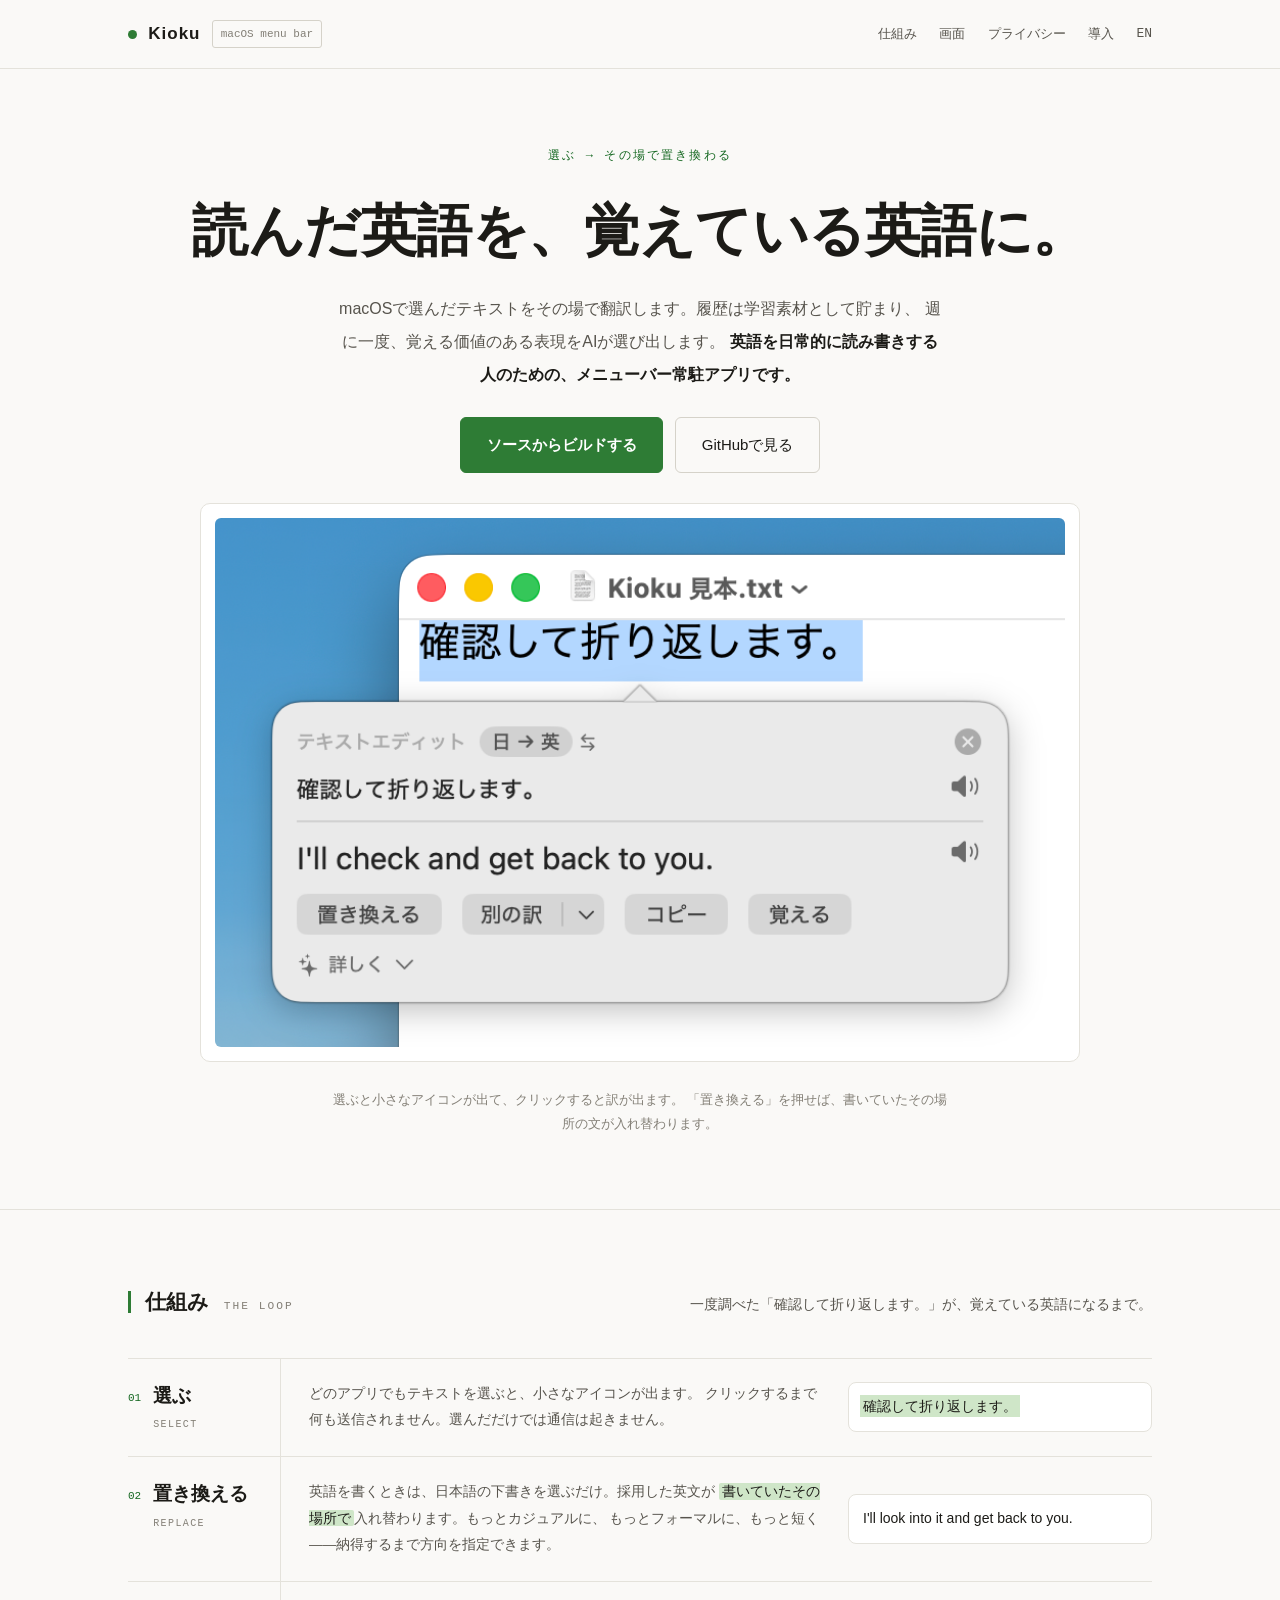
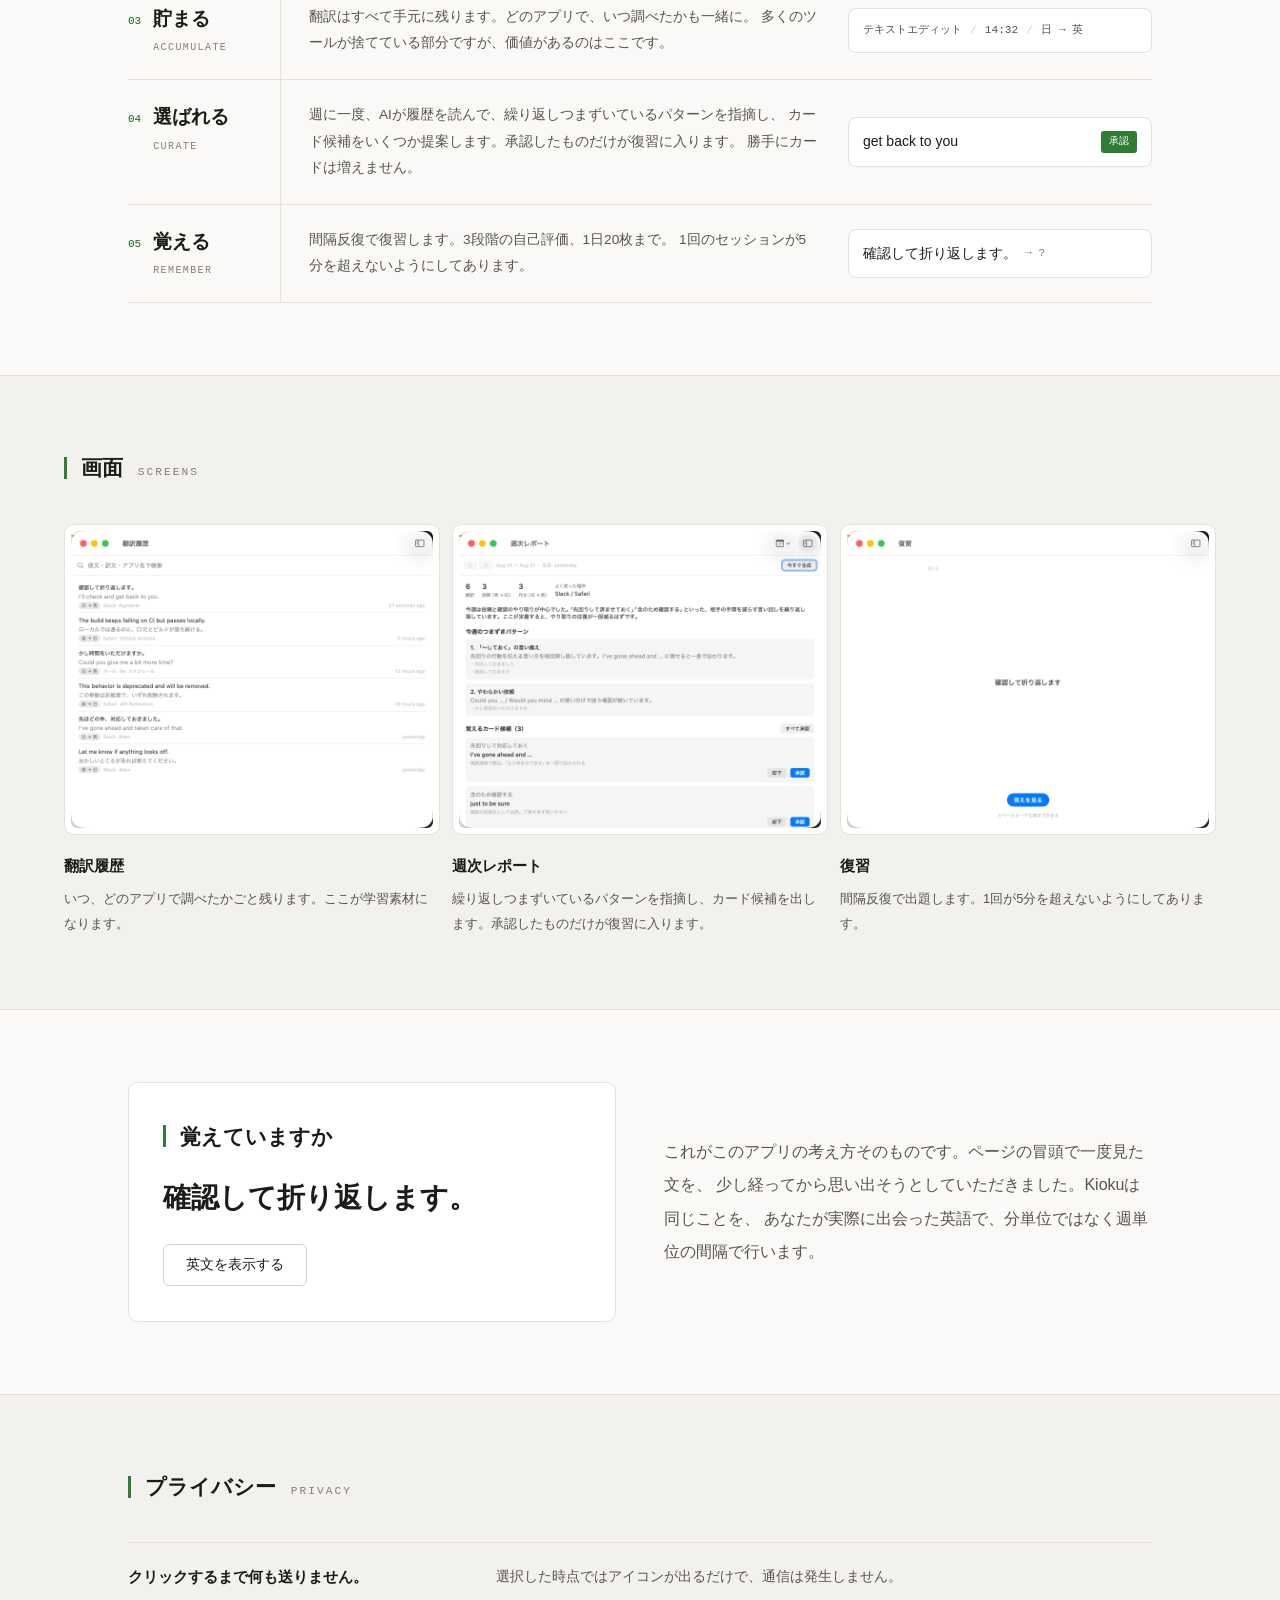
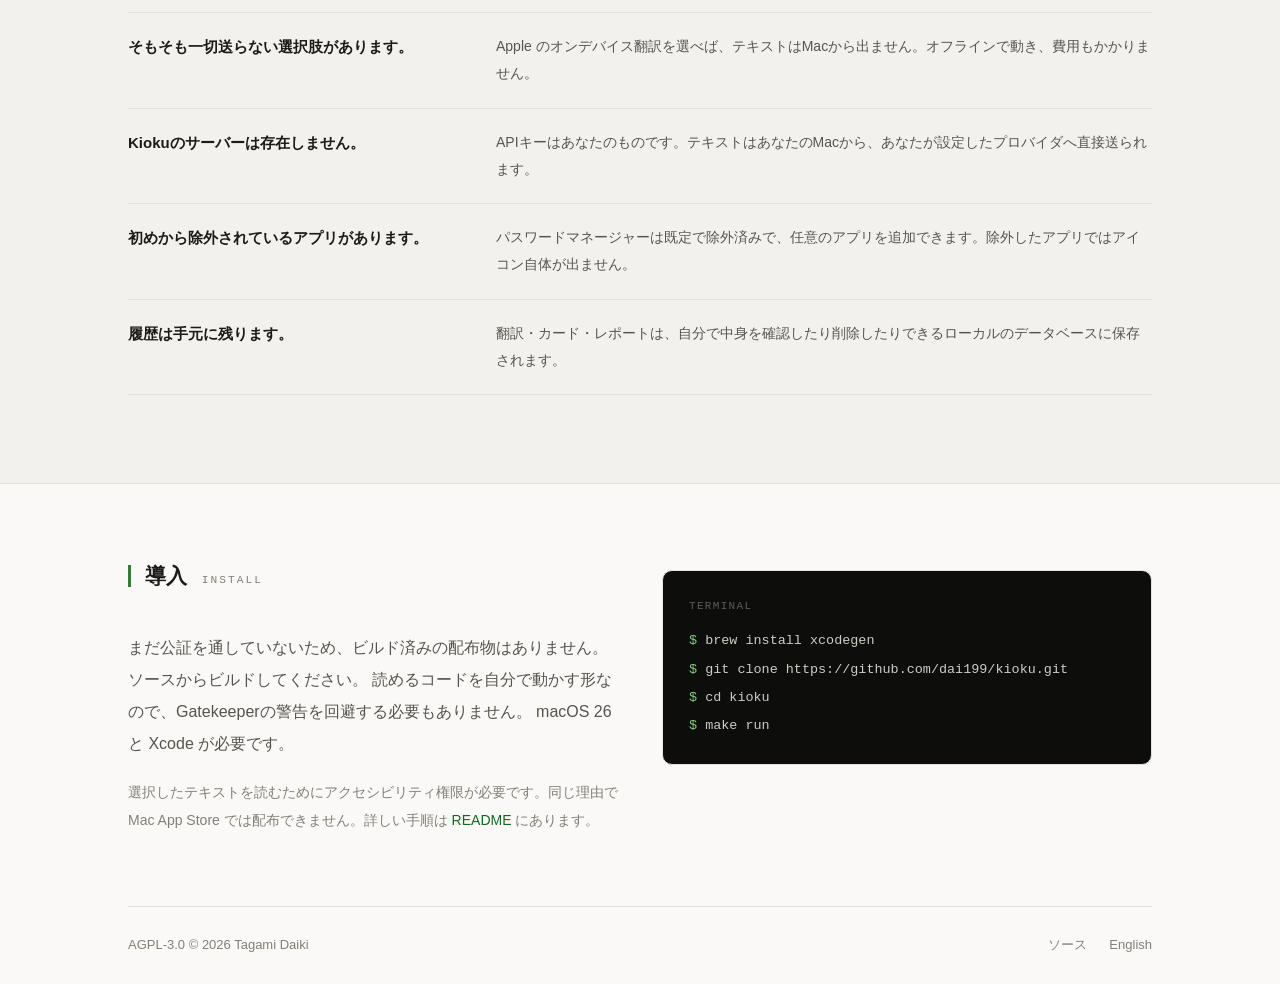
==== commit ed3a5605: "撮影: サイドバーを畳んで撮り、画面の帯を広げる 3枚のスクリーンショットに同じサイドバーが写っていて、横幅の約2割を 同じもので埋めていた。畳んでから撮るようにしたので、表示の大きさを 変えずに中身" ====
--- a/sites/ja/index.html
+++ b/sites/ja/index.html
@@ -167,7 +167,7 @@
   </section>
 
   <section class="section band" id="screens">
-    <div class="wrap">
+    <div class="wrap wide">
       <div class="section-head">
         <h2 class="section-title">画面</h2>
         <span class="label">Screens</span>
--- a/sites/style.css
+++ b/sites/style.css
@@ -66,6 +66,9 @@
 
 img { display: block; width: 100%; height: auto; }
 
+/* figureの既定マージンは左右40px。列に入れると絵がその分だけ小さくなる */
+figure { margin: 0; }
+
 .wrap {
   width: min(100% - (var(--pad) * 2), var(--wrap));
   margin-inline: auto;
@@ -320,7 +323,14 @@
 .trace-quiz .mono { font-family: var(--mono); font-size: 0.7rem; color: var(--faint); }
 
 /* ── 画面 ── */
-.screens { display: grid; grid-template-columns: repeat(3, 1fr); gap: 1.25rem; }
+
+/* 3列だと1枚が小さいので、この帯だけ本文より広く取る */
+.wrap.wide { --wrap: 76rem; }
+
+.screens { display: grid; grid-template-columns: repeat(3, 1fr); gap: 0.75rem; }
+
+/* 3列に並べると1枚が小さいので、枠の余白はここだけ詰めて絵を大きく取る */
+.screens .frame { padding: 0.4rem; }
 
 .screen { display: flex; flex-direction: column; gap: 1rem; }
 
